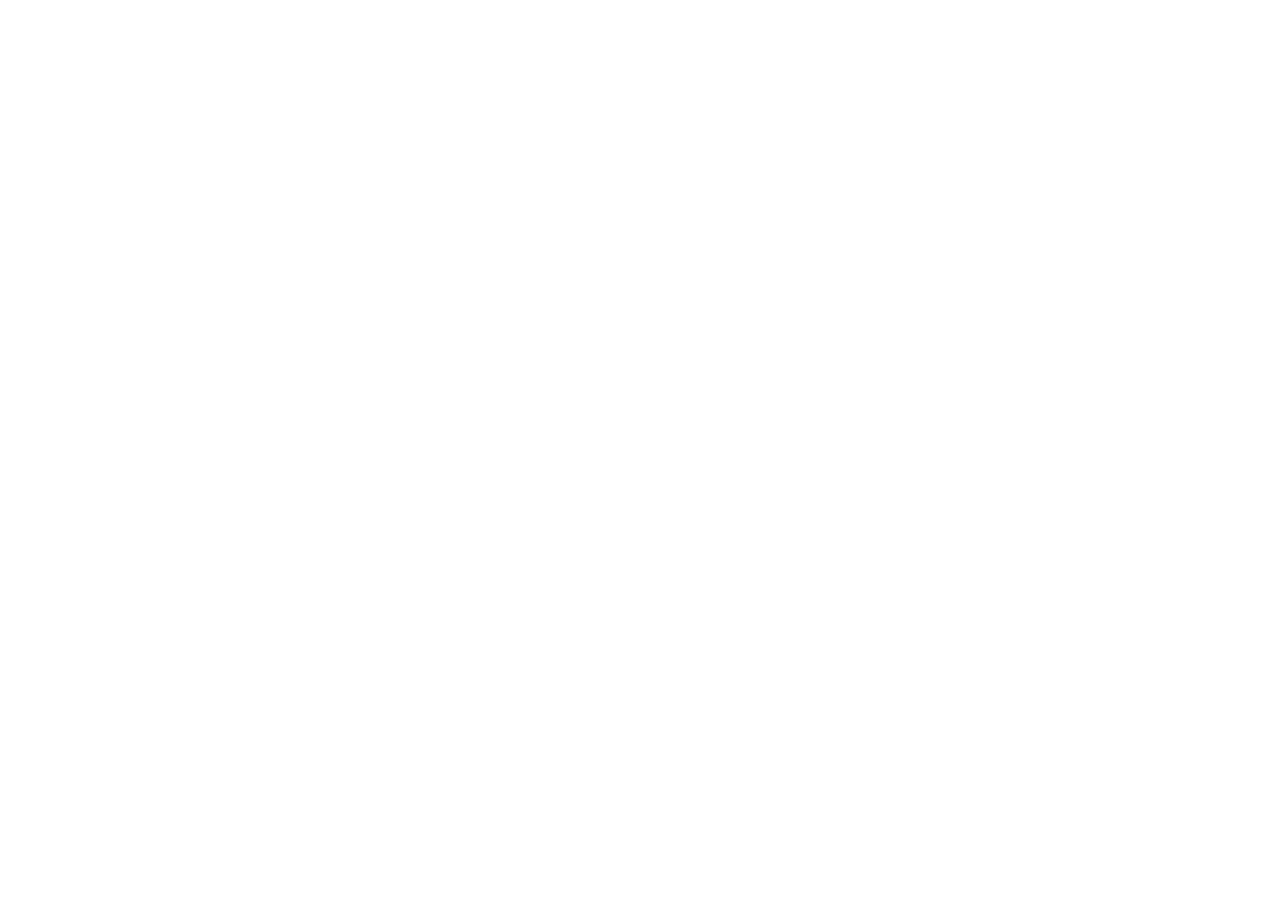
==== docs/index.html @ 43698322 "Update index.html" ====
<!DOCTYPE html>
<html lang="en">
<head>
    <!-- Meta -->
    <meta charset="utf-8">
    <meta http-equiv="X-UA-Compatible" content="IE=edge">
    <meta name="viewport" content="width=device-width, initial-scale=1.0">

    <title>Jacob Von Feldt <title>
    <meta name="description"
          content="Jacob Von Feldt"/>
    <meta name="keywords"
          content="Jacob Von Feldt, Analytics, Python, Data, Finance"/>
    <meta name="author" content="Jacob Von Feldt"/>
    <meta name="topic" content="Data Analyst">
    <meta name="summary" content="Finance Operations Marketing Analytics">
    <meta name="abstract" content="Data Analyst">
    <meta name="subject" content="Data Analyst">
    <meta name="copyright" content="akkefa.com">
    <meta name="language" content="English">
    <meta name="robots" content="index,follow"/>
    <meta name="Classification" content="Business">
    <meta name="author" content="Jacob Von Feldt, jakevf@yahoo.com">
    <meta name="designer" content="Jacob Von Feldt">
    <meta name="reply-to" content="jakevf@yahoo.com">
    <meta name="owner" content="Jacob Von Feldt">
    <meta name="url" content="https://www.jacobvonfeldt.com">
    <meta name="identifier-URL" content="https://www.jacobvonfeldt.com">
    <meta name="category" content="Portfolio">
    <meta name="coverage" content="Worldwide">
    <meta name="distribution" content="Global">
    <meta name="rating" content="General">
    <meta name="revisit-after" content="7 days">
    <meta name="google-site-verification" content="qUsQwm1PFFg2oFLBosiP181_cRHmD6cJoAhO7_I3AHI"/>

    <!-- Global site tag (gtag.js) - Google Analytics -->
    <script async src="https://www.googletagmanager.com/gtag/js?id=UA-176062333-1"></script>
    <script>
     window.dataLayer = window.dataLayer || [];
    function gtag(){dataLayer.push(arguments);}
    gtag('js', new Date());

     gtag('config', 'UA-176062333-1');
    </script>

    <link href='https://fonts.googleapis.com/css?family=Roboto:400,500,400italic,300italic,300,500italic,700,700italic,900,900italic'
          rel='stylesheet' type='text/css'>
    <!-- Global CSS -->
    <link rel="stylesheet" href="css/bootstrap.min.css">
    <!-- Plugins CSS -->
    <link rel="stylesheet" href="css/font-awesome.css">

    <!-- Theme CSS -->
    <link id="theme-style" rel="stylesheet" href="css/styles.css">
    <!-- HTML5 shim and Respond.js for IE8 support of HTML5 elements and media queries -->
    <!--[if lt IE 9]>
    <script src="https://oss.maxcdn.com/html5shiv/3.7.2/html5shiv.min.js"></script>
    <script src="https://oss.maxcdn.com/respond/1.4.2/respond.min.js"></script>
    <![endif]-->


</head>

<body>

<header class="header">
    <div class="top-bar container-fluid">
   
        <ul class="social list-inline">
            <li class="list-inline-item"><a href="https://www.linkedin.com/in/akkefa/"><i class="fa fa-linkedin"
                                                                                          aria-hidden="true"></i></a>
            </li>
            <li class="list-inline-item"><a href="https://twitter.com/akkefa"><i class="fa fa-twitter"
                                                                                 aria-hidden="true"></i></a></li>
            <li class="list-inline-item"><a href="https://github.com/akkefa"><i class="fa fa-github-alt"
                                                                                aria-hidden="true"></i></a></li>
        </ul><!--//social-->
    </div><!--//top-bar-->

    <div class="intro">
        <div class="container text-center">
            <img class="profile-image" src="images/profile-image.png" alt="">
            <h1 class="name">IKram Ali</h1>
            <div class="title">Principal Software Engineer | Data Scientist | Python Developer</div>
            <div class="profile">
                <p>
                    A machine learning practitioner and an avid learner with professional experience
                    in managing Python, PHP, Javascript projects and excellent (Machine learning /
                    Deep learning) skills.
                <p/>
                <p>
                    7 years of work experience in the software development field, building projects for the
                    web and IoT platforms, using different programming tools like Python, PHP, JavaScript,Java, HTML &
                    CSS.
                </p>
                <p>
                    I'm currently working as senior Data Scientist at Kayak.
                    <br>
                    <br><b>Programming Languages</b><br> I have extensive experience utilizing Python for the
                    development of
                    NLP and vision applications and also working with PHP, Java and the Javascript environment for
                    developing web applications.

                    <br><br><b>Deep learning / Machine learning</b><br> Excellent knowledge of segmentation, clustering
                    and
                    symmetry detection algorithms for
                    detecting structure in images. I have used the OpenCV library extensively in my research.

                    <br><br><b>Scripting Languages</b><br> Industry experience using scripting languages such as Python,
                    PHP, Java Script and CSS/HTML for the development of web applications. I have also utilized several
                    web frameworks that are based on the Model View Controller (MVC) paradigm, including Django, Laravel
                    as well as company in-house frameworks.

                    <br><br><b>Database</b><br> I have industry experience in designing and optimizing large relational
                    databases
                    built
                    on popular technologies, including MySQL.

                    <br><br><b>Low Level and Systems Programming</b> <br>I enjoy low level programming and I’m familiar
                    with Win32
                    API.
                    I have also utilized several micro-controllers in hobby projects and have experience programming
                    them to interface with each other.

                    <br><br><b>Specialties</b><br> Python, PHP, Javascript Computer Graphics, Computer Vision, Natural
                    language
                    processing, Mathematics, Web development
                </p>
            </div><!--//profile-->
        </div><!--//container-->
    </div><!--//intro-->

    <div class="page-nav-space-holder d-none d-md-block">
        <div id="page-nav-wrapper" class="page-nav-wrapper text-center">
            <div class="container">
                <ul id="page-nav" class="nav page-nav list-inline">
                    <li class="nav-item"><a class="scrollto nav-link" href="#experiences-section">Experiences</a></li>
                    <li class="nav-item"><a class="scrollto nav-link" href="#skills-section">Skills</a></li>
                    <li class="nav-item"><a class="scrollto nav-link" href="#education-section">Education</a></li>
                    <li class="nav-item"><a class="scrollto nav-link" href="#testimonials-section">Testimonials</a></li>
                    <li class="nav-item"><a class="scrollto nav-link" href="#portfolio-section">Portfolio</a></li>
                    <li class="nav-item"><a class="scrollto nav-link" href="#books-section">Books</a></li>
                    <li class="nav-item"><a class="scrollto nav-link" href="#contact-section">Contact</a></li>
                </ul><!--//page-nav-->
            </div>
        </div><!--//page-nav-wrapper-->
    </div>

</header><!--//header-->

<div class="wrapper container">


    <section id="experiences-section" class="experiences-section section">
        <h2 class="section-title">Work Experiences</h2>
        <div class="timeline">

            <!--Kayak-->
            <div class="item">
                <div class="work-place">
                    <h3 class="place">Kayak.com
                        <small>(Team Lead)</small>
                    </h3>
                    <div class="location"><i class="fa fa-map-marker" aria-hidden="true"></i>Lahore, Pakistan</div>
                </div>
                <div class="job-meta">
                    <div class="title">Data Scientist</div>
                    <div class="time">2017 - Present</div>
                </div><!--//job-meta-->
                <div class="job-desc">
                    <p><b>Technologies:</b><br/>
                        Python, Tensorflow, Keras, Scikit-learn, pandas, spacy, Numpy, NLP, Deep learning, Machine
                        learning,
                        Flask</p>
                    <p>
                        <b>Responsibilities:</b><br/>
                        Employ machine learning algorithms and generating training data.<br>
                        Developed CNN based model for text classification using Tensorflow.<br>
                        Developed RNN, BILSTM based models for NER detection and Text
                        classification using Tensorflow.<br>
                        Generate words embedding using word2vec, fasttext and glove models.<br>
                        Develop App architecture and provide technical guidance to the team.<br>
                        Optimizing the performance bottlenecks using multi-processing.<br>
                        Generate training data from scratch using advance regexes.<br>
                        Develop App architecture and provide technical guidance to the team.<br>
                        Detecting and optimizing the performance bottlenecks.<br>
                        Responsible for full release cycle of the project.<br>
                        Develop the pipelines to enable ML models training on multiple machines and make real time
                        predictions.<br>
                        Responsible for the code deployment on the staging and Production environment on AWS
                        Services.<br>
                        Parsing trip emails for extracting the entities using NLP / machine learning.<br>
                        Developed CNN classification models in tensorflow for NLP problem.<br>
                        Building and managing new features and integrations with third-party services.<br>
                        Machine learning models deployment using flask and docker.<br>
                        Peer code reviews.<br>

                    </p>
                </div><!--//job-desc-->
            </div><!--//Kayak-->

            <!--Lola -->
            <div class="item">
                <div class="work-place">
                    <h3 class="place">Lola.com
                        <small>(Team Lead)</small>
                    </h3>
                    <div class="location"><i class="fa fa-map-marker" aria-hidden="true"></i>Lahore, Pakistan</div>
                </div>
                <div class="job-meta">
                    <div class="title">Data Scientist</div>
                    <div class="time">2016 - 2017</div>
                </div><!--//job-meta-->
                <div class="job-desc">
                    <p><b>Technologies:</b><br/>
                        Python, Tensorflow, Pandas, Flask, Pytest, Pandas,</p>

                    <p>
                        <b>Responsibilities:</b><br/>
                        Developed a natural language multi-turn interactive bot, to be hosted within a distributed
                        Flask-based python web service.
                        The bot service is conversational context and disambiguate references, allowing for multi-turn
                        interactions.<br>
                        Responsible for the code deployment on the staging and Production environment on AWS
                        Services.<br>
                        Peer code reviews.<br>

                    </p>
                </div><!--//job-desc-->
            </div><!--//lola-->

            <div class="item">
                <div class="work-place">
                    <h3 class="place">Arbisoft
                        <small>(Machine learning Engineer / Team Lead)</small>
                    </h3>
                    <div class="location"><i class="fa fa-map-marker" aria-hidden="true"></i>Lahore, Pakistan</div>
                </div>
                <div class="job-meta">
                    <div class="title">Principal Software Engineer</div>
                    <div class="time">2015 - Present</div>
                </div><!--//job-meta-->
                <div class="job-desc">
                    <p><b>Technologies:</b><br/>
                        Tensorflow, Keras, Scikit-learn, pandas, spacy, Numpy, NLP, Deep learning, Machine learning,
                        Flask</p>
                    <p><b>Client:</b> <a target="_blank" href="https://www.kayak.com">Kayak</a>,
                        <a target="_blank" href="https://www.lola.com">Lola travel</a>,
                        <a target="_blank" href="https://travellianceinc.com/">Travelliance</a>
                    </p>

                    <p>
                        <b>Responsibilities:</b><br/>
                        Developed a natural language multi-turn interactive bot, to be hosted within a distributed
                        Flask-based python web service. The bot service is conversational context and disambiguate
                        references, allowing for multi-turn interactions.<br>

                        Parsing trips emails for extracting the entities using NLP / machine learning.
                        <br>

                        Developed text classification models in tensorflow for NLP problem.<br>
                        Developed the CCN models in tensorflow for text classification problem.<br>
                        Developed the CCN models in tensorflow for image classification problem.<br>

                        Building and managing new features and integrations with third party services.<br>
                        Responsible for the code deployment on the staging and Production environment on AWS
                        Services.<br>

                        Responsible for full release cycle of the project.<br>

                        Responsible for the code deployment on the staging and Production environment on AWS
                        Services.<br>

                        Detecting and optimizing the performance bottlenecks and provide technical guidance to the team.
                        <br>

                        Peer code reviews.<br>

                        Machine learning Engineer.<br>

                        Team lead.<br>


                    </p>
                </div><!--//job-desc-->
            </div><!--//item-->

            <div class="item">
                <div class="work-place">
                    <h3 class="place">Red Signal</h3>
                    <div class="location"><i class="fa fa-map-marker" aria-hidden="true"></i>Lahore, Pakistan</div>
                </div>
                <div class="job-meta">
                    <div class="title">Senior Software Engineer</div>
                    <div class="time">2014 - 2015</div>
                </div><!--//job-meta-->
                <div class="job-desc">
                    <p><b>Technologies:</b><br/>
                        Django, Android, Laravel, Angularjs, Python, Java, PHP, Javascript</p>
                    <p>
                        <b>Responsibilities:</b><br/>
                        Developed enterprise web app with AngularJS, Django, ElasticSearch and Docker.<br>
                        Architecting and developing web applications in Flask and AngularJS.<br>
                        Building, testing and documenting RESTful APIs.<br>
                        Developed the Android blog app using RESTful API in java.<br>
                        Developed caching engine using Redis.io.<br>
                        Used celery for managing and scheduling background tasks.<br>
                        Developed CI(Travis ci) pipelines for automatic deployments.<br>
                        Used Pytest and Pylint for code testing and pep standardization.<br>
                        Used Docker for developing micros services.<br>
                        Used Docker swarm for sever load balancing.<br>
                        Responsible for the code deployment on the staging and Production
                        environment on AWS Services.<br>
                        Responsible for coming up with user stories and leading technical meetings in
                        the company.<br>
                        -Client communication.
                    </p>
                </div><!--//job-desc-->
            </div><!--//item-->

            <div class="item">
                <div class="work-place">
                    <h3 class="place">Cranberry Digital Marketing</h3>
                    <div class="location"><i class="fa fa-map-marker" aria-hidden="true"></i>Lahore, Pakistan</div>
                </div>
                <div class="job-meta">
                    <div class="title">Software Engineer</div>
                    <div class="time">2012 - 2014</div>
                </div><!--//job-meta-->
                <div class="job-desc">
                    <p><b>Technologies:</b><br/>
                        Laravel, Zend Framework, Magento, Wordpress, Joomla, woo-commerce, Jquery, PHP, Html,
                        Javascript</p>
                    <p>
                        <b>Responsibilities:</b><br/>
                        Developed scalable systems with Laravel and codeigniter frameworks.<br>
                        Developed the E-commerce solutions in Magneto.<br>
                        Provide the customized CMS solution in PHP.<br>
                        Blog base CMS in WordPress and Joomla.<br>
                        Developed single page application Used AngularJS and jQuery.<br>
                        Developed Jquery plugins for custom requirements.<br>
                        Used MySQL for data.<br>
                        Leveraged the open source modules i.e. Mailchimp for mailing service and
                        stripe for building payment system.

                    </p>
                </div><!--//job-desc-->
            </div><!--//item-->

        </div><!--//timeline-->

    </section><!--//section-->

    <section id="skills-section" class="skills-section section text-center">
        <h2 class="section-title">Professional Skills</h2>
        <div class="top-skills">
            <h3 class="subtitle">Top Skills</h3>
            <div class="row">
                <div class="item col-12 col-md-4">
                    <div class="item-inner">
                        <div class="chart-easy-pie text-center">
                            <div class="chart-theme-1 chart" data-percent="98"><span>100</span>%</div>
                        </div>
                        <h4 class="skill-name">Python / Django</h4>
                        <div class="level">Expert, 7 years</div>
                        <div class="desc">

                        </div>
                    </div><!--//item-inner-->
                </div><!--//item-->
                <div class="item col-12 col-md-4">
                    <div class="item-inner">
                        <div class="chart-easy-pie text-center">
                            <div class="chart-theme-1 chart" data-percent="90"><span>90</span>%</div>
                        </div>
                        <h4 class="skill-name">Tensorflow / Keras</h4>
                        <div class="level">Senior, 3 years</div>
                        <div class="desc">
                        </div>
                    </div><!--//item-inner-->
                </div><!--//item-->
                <div class="item col-12 col-md-4">
                    <div class="item-inner">
                        <div class="chart-easy-pie text-center">
                            <div class="chart-theme-1 chart" data-percent="80"><span>80</span>%</div>
                        </div>
                        <h4 class="skill-name">Machine learning / Deep learning</h4>
                        <div class="level">Senior, 3 years</div>
                        <div class="desc">

                        </div>
                    </div><!--//item-inner-->
                </div><!--//item-->
            </div><!--//row-->
        </div><!--//top-skills-->

        <div class="other-skills">
            <h3 class="subtitle">Other Skills</h3>
            <div class="misc-skills">
                <span class="skill-tag">Tensorflow</span>
                <span class="skill-tag">Keras</span>
                <span class="skill-tag">Flask</span>
                <span class="skill-tag">Docker</span>
                <span class="skill-tag">Scikit-learn</span>
                <span class="skill-tag">spacy</span>
                <span class="skill-tag">pandas</span>
                <span class="skill-tag">NLP</span>
                <span class="skill-tag">Word2Vec</span>
                <span class="skill-tag">Glove</span>
                <span class="skill-tag">Git</span>
                <br>
                <span class="skill-tag">Pytest</span>
                <span class="skill-tag">AWS</span>
                <span class="skill-tag">Mysql</span>
                <span class="skill-tag">Javascript</span>
                <span class="skill-tag">Twitter Bootstrap</span>
                <span class="skill-tag">Markdown</span>
                <span class="skill-tag">Laravel</span>
                <span class="skill-tag">React</span>
            </div>
        </div><!--//other-skills-->

    </section><!--//skills-section-->

    <!--- Education Section --->

    <section id="education-section" class="education-section section">
        <h2 class="section-title">Education & Certification</h2>
        <div class="row">

            <!--item-->
            <div class="item col-12 col-md-6">

                <div class="item-inner">
                    <div class="title">BS Computer Science</div>
                    <div class="sub-title">
                        The Virtual University of Pakistan
                    </div>
                    <div class="time">2009 - 2013</div>
                    <div class="desc">
                        Computing includes developing software systems for a wide range of purposes.<br>

                        10% of my programming knowledge comes from the University, and 90% comes from Internet, books
                        and work experiences.
                    </div>
                </div>

            </div><!--//item-->


            <!--item-->
            <div class="item col-12 col-md-6">

                <div class="item-inner">
                    <div class="title">Deep Learning specialization</div>
                    <div class="sub-title">
                        coursera.org , deeplearning.ai
                    </div><!--//education-body-->
                    <div class="time">2017 - 2018</div>
                    <div class="desc">
                        <b>Deep Learning Specialization</b> <a target="_blank"
                                                               href="https://www.coursera.org/account/accomplishments/specialization/7TRBVG7U5M3A">
                        Certificate link
                    </a>
                        <br/>
                        <b>Neural Networks and Deep Learning</b> <a target="_blank"
                                                                    href="https://www.coursera.org/account/accomplishments/verify/RBTEP9TQYSP7">
                        Certificate link
                    </a>
                        <br/>
                        <b>Hyperparameter tuning, Regularization and Optimization</b> <a target="_blank"
                                                                                         href="https://www.coursera.org/account/accomplishments/verify/J489QXFNWCGY">
                        Certificate link
                    </a>
                        <br/>
                        <b>Structuring Machine Learning Projects</b> <a target="_blank"
                                                                        href="https://www.coursera.org/account/accomplishments/verify/2P9S899DLCTD">
                        Certificate link
                    </a>
                        <br/>
                        <b>Convolutional Neural Networks</b> <a target="_blank"
                                                                href="https://www.coursera.org/account/accomplishments/verify/8SPU878F5G7S">
                        Certificate link
                    </a>
                        <br/>

                        <b>Sequence Models</b> <a target="_blank"
                                                  href="https://www.coursera.org/account/accomplishments/verify/D7HJW3VLCVJ6">
                        Certificate link
                    </a>
                        <br/>

                    </div>
                </div>

            </div><!--//item-->

        </div><!--//row-->
    </section><!--//section-->
    <!---End Education Section --->


    <section id="testimonials-section" class="testimonials-section section">
        <h2 class="section-title">Testimonials</h2>

        <div id="testimonials-carousel" class="testimonials-carousel carousel slide" data-interval="8000">

            <!-- Indicators -->
            <ol class="carousel-indicators">
                <li data-target="#testimonials-carousel" data-slide-to="0" class="active"></li>
                <li data-target="#testimonials-carousel" data-slide-to="1"></li>
            </ol>

            <!-- Wrapper for slides -->
            <div class="carousel-inner">
                <div class="item carousel-item active">
                    <blockquote class="quote">
                        <i class="fa fa-quote-left"></i>
                        <p>It’s not often you find someone as passionate about their work as Ikram. I’ve been working on
                            several projects with Ikam, and he’s always been going above and beyond to better meet any
                            expectations. System Management and quality analysis have been a breeze with Ikram, he’s
                            always coming to the table with great ideas for improving on existing processes. Ikram would
                            be a great asset to any team.</p>
                    </blockquote>
                    <div class="source">
                        <div class="name">Alex Thomas</div>
                        <div class="position">Product Manager, Travelliance</div>
                    </div><!--//source-->

                </div><!--//item-->
                <div class="item carousel-item">
                    <blockquote class="quote">
                        <p><i class="fa fa-quote-left"></i>
                            This is my personal recommendation for Ikram Ali. Until just recently, I have been Ikram's
                            team lead for several months. I found him to be consistently pleasant, tackling all
                            assignments with dedication and a smile. His interpersonal skills are exemplary and
                            appreciated by everyone who works with him.

                            Besides being a joy to work with, Ikram is a take-charge person who is able to present
                            creative ideas and communicate the benefits. He has proven that he can be trusted to deliver
                            a completed project on schedule and within budget.

                            I highly recommend Ikram for employment. He is a team player and would make a great asset to
                            any organization.</p>

                    </blockquote>
                    <div class="source">
                        <div class="name">Muzzammil Hussain</div>
                        <div class="position">Principal Software Engineer, Arbisoft</div>
                    </div><!--//source-->

                </div><!--//item-->

            </div><!--//carousel-inner-->
        </div><!--//testimonials-carousel-->

    </section><!--//section-->


    <!-- Portfolio Section start here -->

    <section id="portfolio-section" class="book-section section">
        <h2 class="section-title">Portfolio</h2>
        <div class="row">

            <!--item-->
            <div class="item col-12 col-md-6">
                <div class="item-inner">

                    <h3 class="category">Open Source Contribution</h3>
                    <ul>
                        <li>
                            Natural language processing library for Urdu
                            <a href="https://github.com/urduhack" target="_blank">(UrduHack)</a>
                            <a class="github-button" href="https://github.com/urduhack/urduhack"
                               data-show-count="true" aria-label="Star urduhack/urduhack on GitHub">Star</a>
                        </li>
                        <li>
                            Implementation the OAuth protocol
                            <a href="https://github.com/akkefa/php-oauth-api" target="_blank">(php-oauth-api)</a>
                            <a class="github-button" href="https://github.com/akkefa/php-oauth-api"
                               data-show-count="true" aria-label="Star akkefa/php-oauth-api on GitHub">Star</a>
                        </li>
                        <li>
                            Complete setup with tutorial for deploying Django project on docker setup.
                            <a href="https://github.com/akkefa/django-docker-setup" target="_blank">(django-docker-setup)</a>
                            <a class="github-button" href="https://github.com/akkefa/django-docker-setup"
                               data-show-count="true" aria-label="Star akkefa/django-docker-setup on GitHub">Star</a>
                        </li>
                        <li>
                            Single page developer portfolio template.
                            <a href="https://github.com/akkefa/developer-portfolio" target="_blank">(developer-portfolio)</a>
                            <a class="github-button" href="https://github.com/akkefa/developer-portfolio"
                               data-show-count="true" aria-label="Star akkefa/developer-portfolio on GitHub">Star</a>
                        </li>
                        <li>
                            Docker environment for building deep learning applications.
                            <a href="https://github.com/akkefa/docker-deep-learning-libraries" target="_blank">(docker-deep-learning-libraries)</a>
                            <a class="github-button" href="https://github.com/akkefa/docker-deep-learning-libraries"
                               data-show-count="true" aria-label="Star akkefa/docker-deep-learning-libraries on GitHub">Star</a>
                        </li>
                    </ul>
                </div><!--//item-inner-->
            </div><!--//item-->


            <!--item-->
            <div class="item col-12 col-md-6">
                <div class="item-inner">

                    <h3 class="category">Clients</h3>
                    <ul>
                        <li>
                            Search hundreds of travel sites at once.
                            <a href="https://www.kayak.com/" target="_blank">kayak.com</a>
                        </li>
                        <li>
                            Super-simple corporate travel.
                            <a href="https://www.lola.com/" target="_blank">lola.com</a>
                        </li>
                        <li>
                            Wherever and whenever your people arrive, they’ll find their rooms waiting.
                            <a href="https://travellianceinc.com/" target="_blank">travellianceinc.com</a>
                        </li>
                        <li>
                            BEST TEA SELLERS IN UAE.
                            <a href="http://www.tealand.ae/" target="_blank">tealand.ae</a>
                        </li>
                        <li>
                            Accelerate your future. Learn anytime, anywhere.
                            <a href="https://www.edx.org/" target="_blank">edx.org</a>
                        </li>

                    </ul>
                </div><!--//item-inner-->
            </div><!--//item-->

        </div><!--//row-->
    </section><!--//section-->

    <!-- //Portfolio section here -->


    <section id="books-section" class="book-section section">
        <h2 class="section-title">Favorite Books</h2>
        <div class="row">

            <!--item-->
            <div class="item col-12 col-md-6">
                <div class="item-inner">

                    <h3 class="category">Programming Books</h3>
                    <div class="book-category">Machine Learning / Deep Learning</div>
                    <ul>
                        <li>
                            The Elements of Statistical Learning (Hastie, Trevor, Tibshirani, Robert,
                            Friedman, Jerome)
                        </li>
                        <li>
                            Introduction to information retrieval (Christopher D. Manning, Hinrich Schütze, and
                            Prabhakar Raghavan)
                        </li>
                        <li>
                            Pattern Recognition and Machine Learning (Christopher Bishop)
                        </li>
                        <li>
                            The Algorithm Design Manual (Steven Skiena)
                        </li>
                        <li>
                            Text Analytics with Python (Dipanjan Sarkar)
                        </li>
                        <li>
                            Grokking Algorithms (Aditya Y)
                        </li>
                        <li>
                            Mastering Python Regular Expressions (Victor Romero)
                        </li>
                    </ul>
                    <div class="book-category">Code Testing</div>
                    <ul>
                        <li>
                            Python Testing with pytest (Brian Okken)
                        </li>
                        <li>
                            Clean Code: A Handbook of Agile Software Craftsmanship (Robert C Martin)
                        </li>
                    </ul>
                </div><!--//item-inner-->
            </div><!--//item-->


            <!--item-->
            <div class="item col-12 col-md-6">
                <div class="item-inner">

                    <h3 class="category">General Works</h3>
                    <div class="book-category">Productivity</div>
                    <ul>
                        <li>
                            Getting Things Done: The Art of Stress-free Productivity (David Allen)
                        </li>
                        <li>
                            The Compound Effect (Darren Hardy)
                        </li>
                        <li>
                            First Things First (R. Stephen Covey)
                        </li>
                        <li>
                            Eat that Frog (Brian Tracy)
                        </li>
                        <li>
                            Deep Work: Rules for Focused Success in a Distracted World (Cal Newport)
                        </li>
                        <li>
                            Vision to Reality: How Short Term Massive Action Equals Long Term Maximum Results (Honoree
                            Corder)
                        </li>
                        <li>
                            23 Anti-Procrastination Habits: How to Stop Being Lazy and Get Results in Your Life (S. J.
                            Scott)
                        </li>
                        <li>
                            The Miracle Morning: The Not-So-Obvious Secret Guaranteed to Transform Your Life Before 8AM
                            (Hal Elrod)
                        </li>

                    </ul>
                    <div class="book-category">Sufism</div>
                    <ul>
                        <li>
                            Sufi Path of Love: The Spiritual Teachings of Rumi (William C. Chittick)
                        </li>

                    </ul>

                    <div class="book-category">Biography</div>
                    <ul>
                        <li>
                            Steve Jobs (Walter Isaacson)
                        </li>

                    </ul>

                    <div class="book-category">Self help</div>
                    <ul>
                        <li>
                            Start With Why (Simon Sinek)
                        </li>
                        <li>
                            Outliers (Malcolm Gladwell)
                        </li>
                        <li>
                            The One Thing (Gary Keller)
                        </li>
                    </ul>

                </div><!--//item-inner-->
            </div><!--//item-->

        </div><!--//row-->
    </section><!--//section-->

    <!-- Contact us -->
    <section id="contact-section" class="contact-section section">
        <h2 class="section-title">Get in Touch</h2>
        <div class="intro">
            <img class="profile-image" src="images/profile-image.png" alt="">
            <div class="dialog">
                <p>I'm currently taking on freelance work.</p>
                <p><strong>I can help with the following:</strong></p>
                <ul class="list-unstyled service-list">
                    <li><i class="fa fa-check" aria-hidden="true"></i> App development with Python / Django, Flask and
                        PHP / Laravel
                    </li>
                    <li><i class="fa fa-check" aria-hidden="true"></i> Machine learning / Deep learning solutions in
                        Tensorflow / Keras
                    </li>
                    <li><i class="fa fa-check" aria-hidden="true"></i> NLP Chatbot Development</li>
                </ul>
                <p>Drop me a line at <a href="mailto:mrikram1989@gmail.com">mrikram1989@gmail.com</a> or call me at <a
                        href="tel:923320453648">92 3320 453648</a></p>
                <ul class="social list-inline">
                    <li class="list-inline-item"><a href="https://www.linkedin.com/in/akkefa/"><i class="fa fa-linkedin"
                                                                                                  aria-hidden="true"></i></a>
                    </li>
                    <li class="list-inline-item"><a href="https://twitter.com/akkefa"><i class="fa fa-twitter"
                                                                                         aria-hidden="true"></i></a>
                    </li>
                    <li class="list-inline-item"><a href="https://plus.google.com/+ikramalirao"><i
                            class="fa fa-google-plus" aria-hidden="true"></i></a>
                    </li>
                    <li class="list-inline-item"><a href="https://github.com/akkefa"><i class="fa fa-github-alt"
                                                                                        aria-hidden="true"></i></a>
                    </li>
                </ul><!--//social-->
            </div><!--//diaplog-->
        </div><!--//intro-->

    </section><!--//section-->

</div><!--//wrapper-->

<footer class="footer text-center">
    <div class="container">
        <small class="copyright">Akkefa.com</small>
    </div><!--//container-->
</footer>

<!-- Javascript -->
<script type="text/javascript" src="js/jquery-3.2.1.min.js"></script>
<script type="text/javascript" src="js/popper.min.js"></script>
<script type="text/javascript" src="js/bootstrap.min.js"></script>
<script type="text/javascript" src="js/back-to-top.js"></script>
<script type="text/javascript" src="js/jquery.scrollTo.min.js"></script>
<script type="text/javascript" src="js/jquery.easypiechart.min.js"></script>
<script type="text/javascript" src="js/imagesloaded.pkgd.min.js"></script>
<script type="text/javascript" src="js/isotope.pkgd.min.js"></script>
<!-- Place this tag in your head or just before your close body tag. -->
<script async defer src="https://buttons.github.io/buttons.js"></script>

<!-- custom js -->
<script type="text/javascript" src="js/main.js"></script>


</body>
</html>
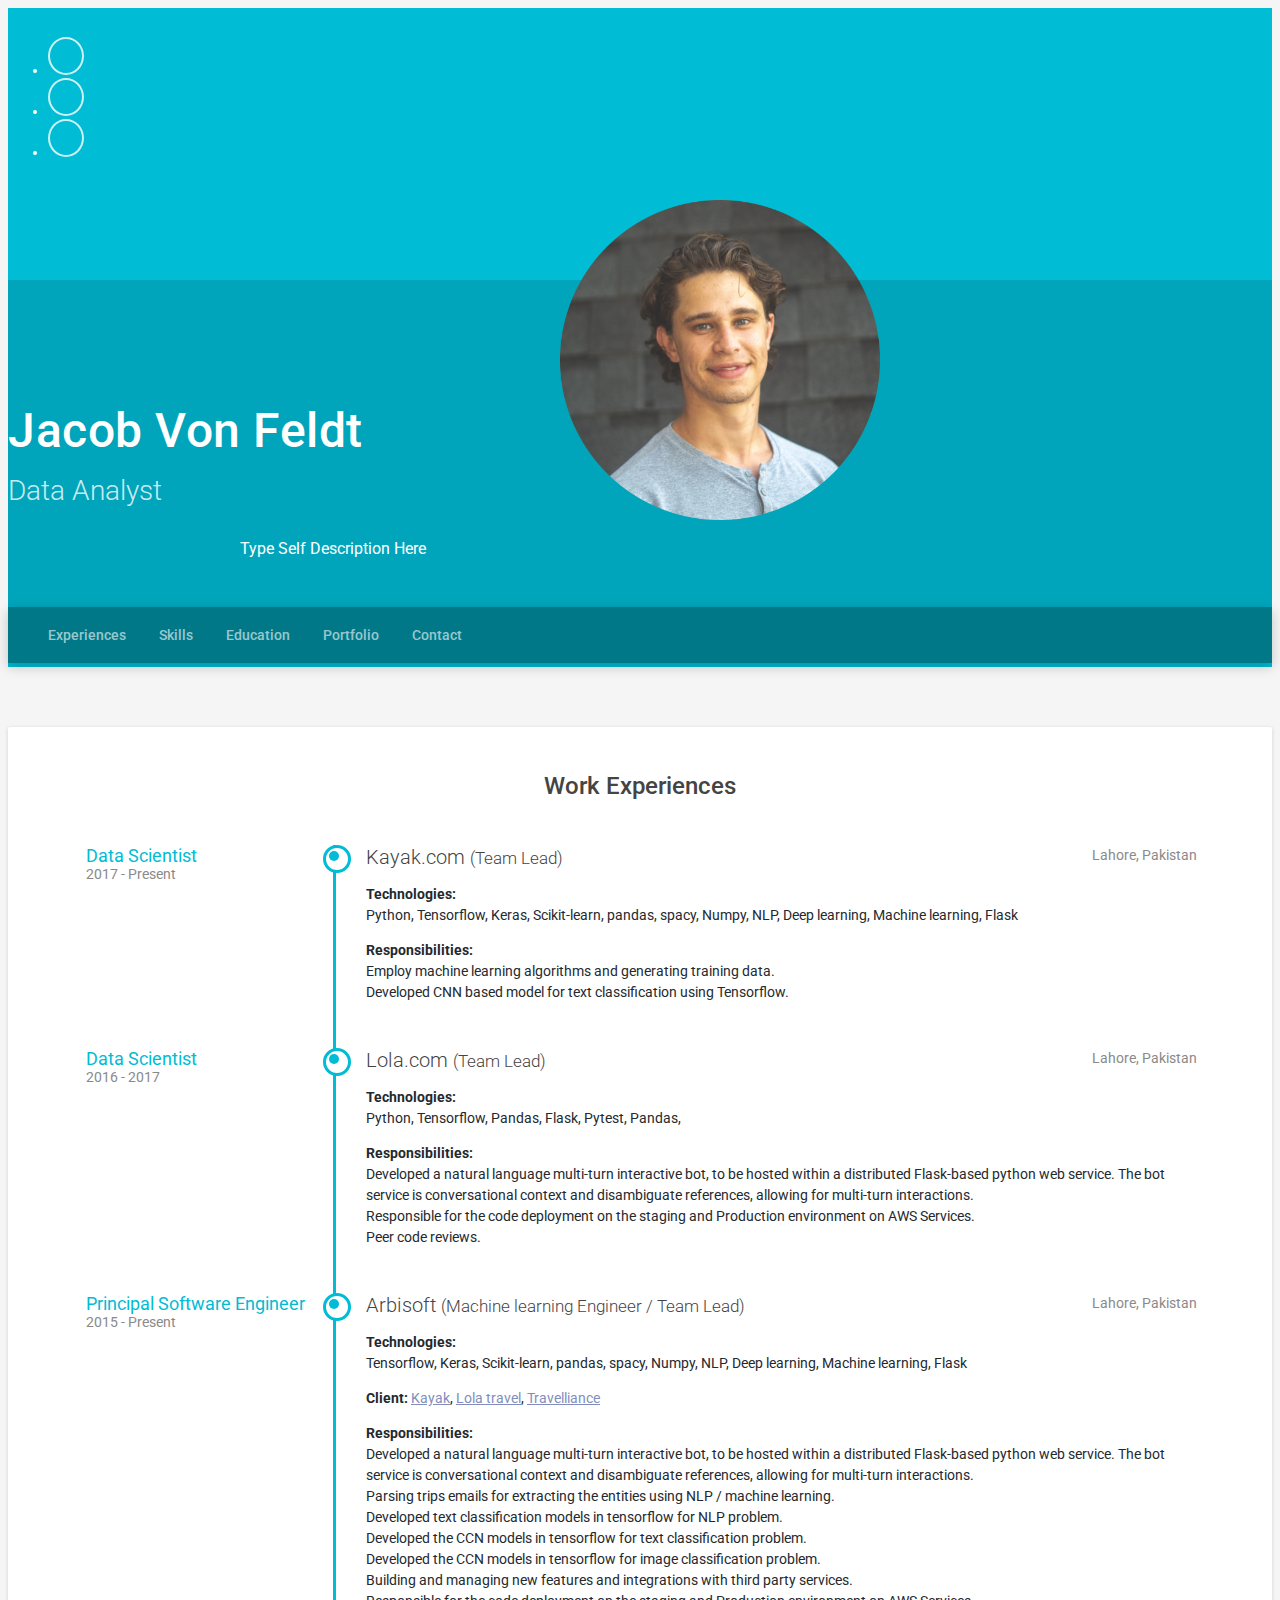
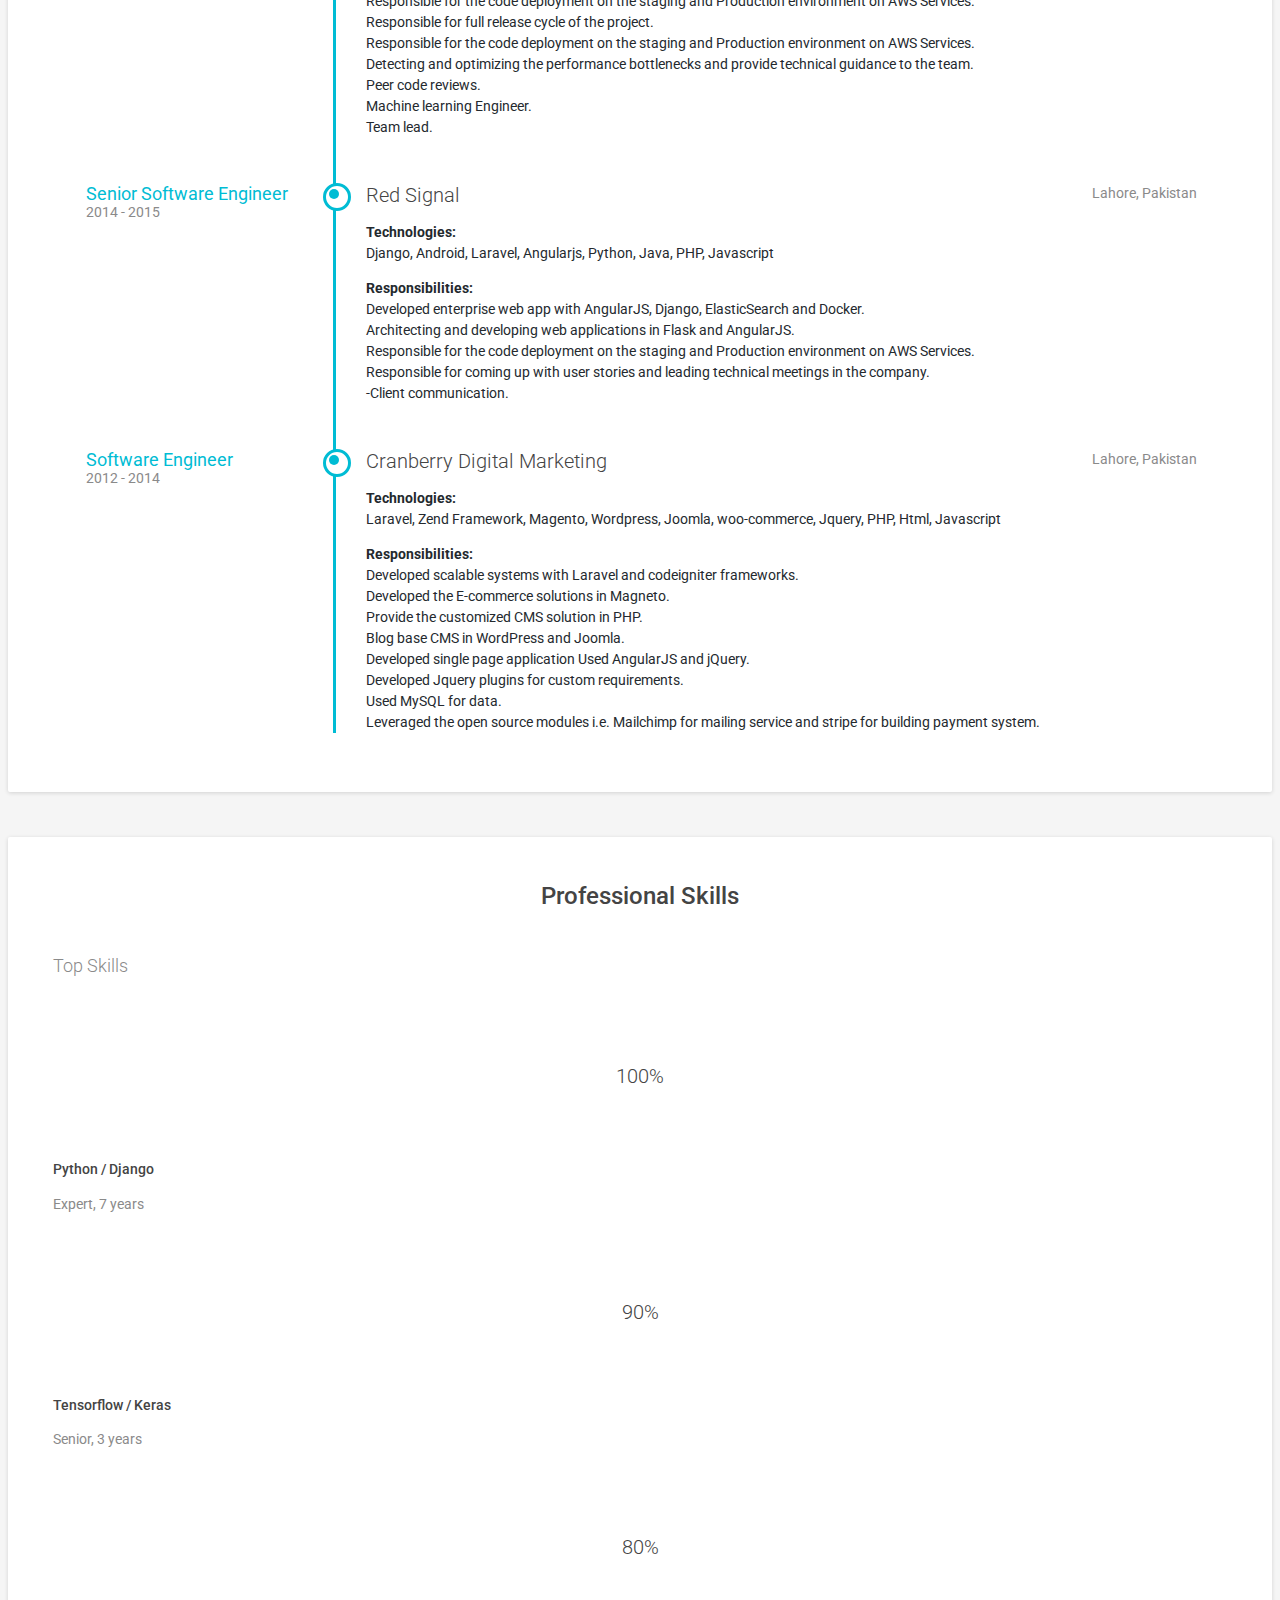
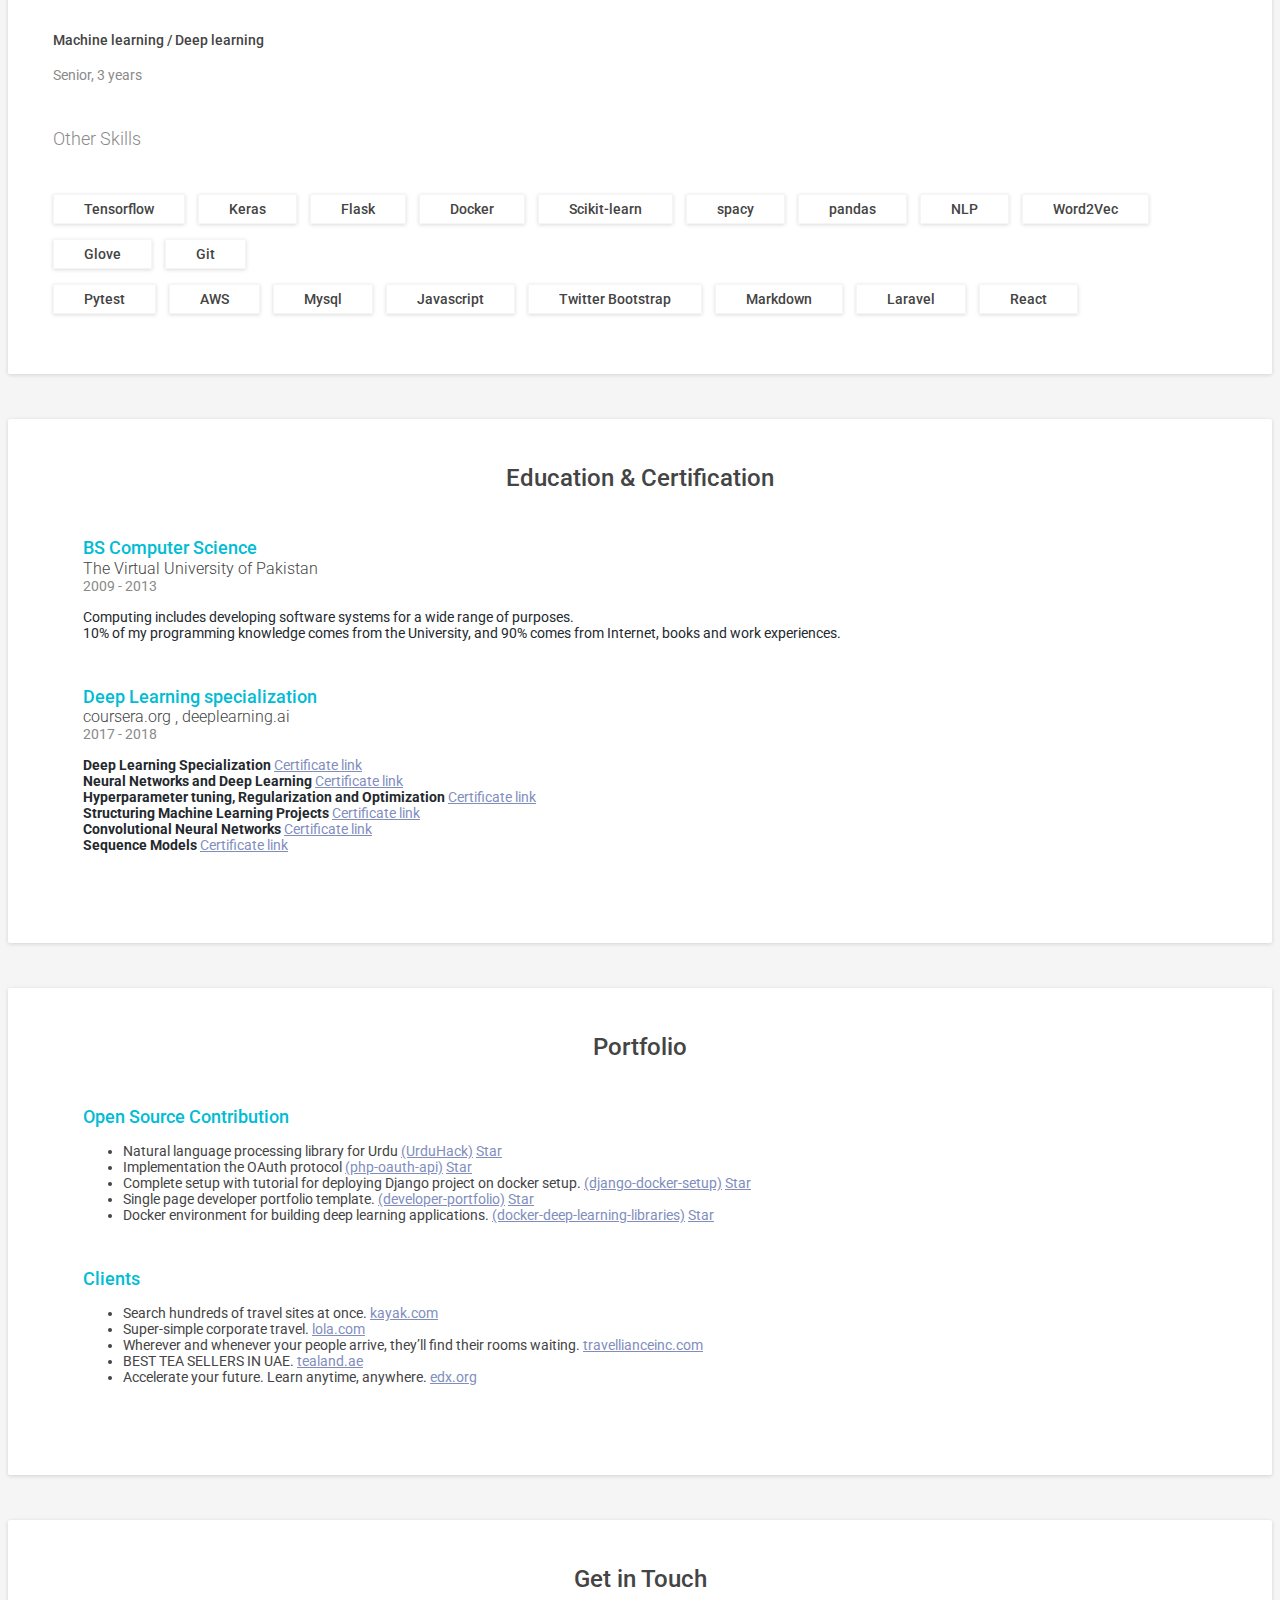
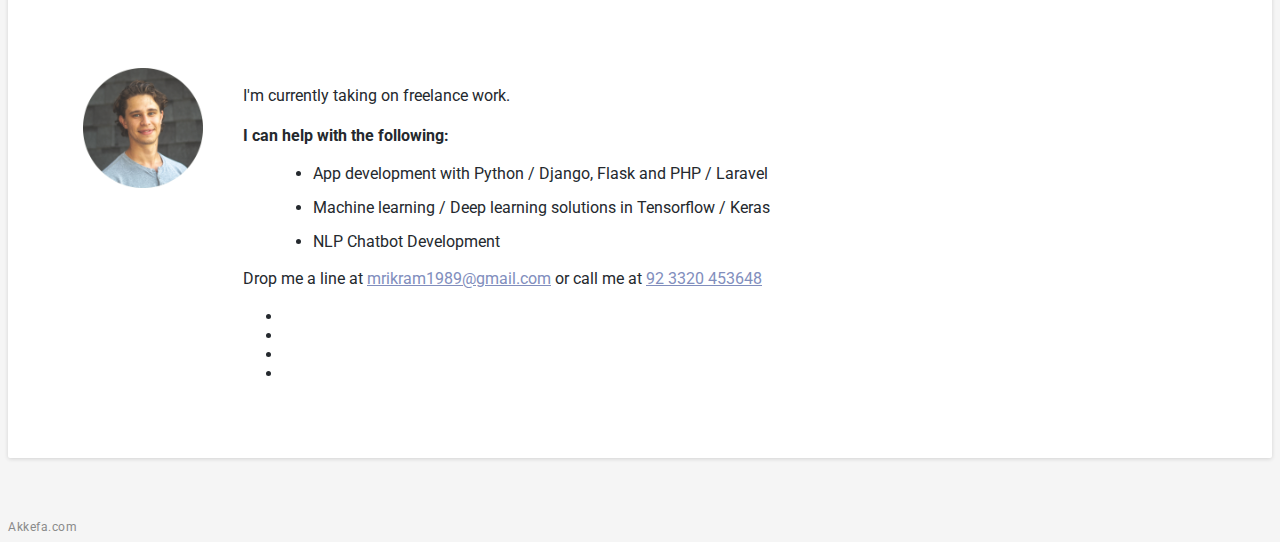
==== commit a214fc2d: "Update index.html" ====
--- a/docs/index.html
+++ b/docs/index.html
@@ -6,7 +6,7 @@
     <meta http-equiv="X-UA-Compatible" content="IE=edge">
     <meta name="viewport" content="width=device-width, initial-scale=1.0">
 
-    <title>Jacob Von Feldt <title>
+    <title>Jacob Von Feldt </title>
     <meta name="description"
           content="Jacob Von Feldt"/>
     <meta name="keywords"
@@ -67,64 +67,24 @@
     <div class="top-bar container-fluid">
    
         <ul class="social list-inline">
-            <li class="list-inline-item"><a href="https://www.linkedin.com/in/akkefa/"><i class="fa fa-linkedin"
+            <li class="list-inline-item"><a href="https://www.linkedin.com/in/jvonfeldt/"><i class="fa fa-linkedin"
                                                                                           aria-hidden="true"></i></a>
             </li>
-            <li class="list-inline-item"><a href="https://twitter.com/akkefa"><i class="fa fa-twitter"
+            <li class="list-inline-item"><a href="https://twitter.com/JakeVF"><i class="fa fa-twitter"
                                                                                  aria-hidden="true"></i></a></li>
-            <li class="list-inline-item"><a href="https://github.com/akkefa"><i class="fa fa-github-alt"
+            <li class="list-inline-item"><a href="https://github.com/jvonfeldt"><i class="fa fa-github-alt"
                                                                                 aria-hidden="true"></i></a></li>
         </ul><!--//social-->
     </div><!--//top-bar-->
 
     <div class="intro">
         <div class="container text-center">
-            <img class="profile-image" src="images/profile-image.png" alt="">
-            <h1 class="name">IKram Ali</h1>
-            <div class="title">Principal Software Engineer | Data Scientist | Python Developer</div>
+            <img class="profile-image" src="images/profile_photo.png" alt="">
+            <h1 class="name">Jacob Von Feldt</h1>
+            <div class="title">Data Analyst</div>
             <div class="profile">
                 <p>
-                    A machine learning practitioner and an avid learner with professional experience
-                    in managing Python, PHP, Javascript projects and excellent (Machine learning /
-                    Deep learning) skills.
-                <p/>
-                <p>
-                    7 years of work experience in the software development field, building projects for the
-                    web and IoT platforms, using different programming tools like Python, PHP, JavaScript,Java, HTML &
-                    CSS.
-                </p>
-                <p>
-                    I'm currently working as senior Data Scientist at Kayak.
-                    <br>
-                    <br><b>Programming Languages</b><br> I have extensive experience utilizing Python for the
-                    development of
-                    NLP and vision applications and also working with PHP, Java and the Javascript environment for
-                    developing web applications.
-
-                    <br><br><b>Deep learning / Machine learning</b><br> Excellent knowledge of segmentation, clustering
-                    and
-                    symmetry detection algorithms for
-                    detecting structure in images. I have used the OpenCV library extensively in my research.
-
-                    <br><br><b>Scripting Languages</b><br> Industry experience using scripting languages such as Python,
-                    PHP, Java Script and CSS/HTML for the development of web applications. I have also utilized several
-                    web frameworks that are based on the Model View Controller (MVC) paradigm, including Django, Laravel
-                    as well as company in-house frameworks.
-
-                    <br><br><b>Database</b><br> I have industry experience in designing and optimizing large relational
-                    databases
-                    built
-                    on popular technologies, including MySQL.
-
-                    <br><br><b>Low Level and Systems Programming</b> <br>I enjoy low level programming and I’m familiar
-                    with Win32
-                    API.
-                    I have also utilized several micro-controllers in hobby projects and have experience programming
-                    them to interface with each other.
-
-                    <br><br><b>Specialties</b><br> Python, PHP, Javascript Computer Graphics, Computer Vision, Natural
-                    language
-                    processing, Mathematics, Web development
+                    Type Self Description Here
                 </p>
             </div><!--//profile-->
         </div><!--//container-->
@@ -137,9 +97,7 @@
                     <li class="nav-item"><a class="scrollto nav-link" href="#experiences-section">Experiences</a></li>
                     <li class="nav-item"><a class="scrollto nav-link" href="#skills-section">Skills</a></li>
                     <li class="nav-item"><a class="scrollto nav-link" href="#education-section">Education</a></li>
-                    <li class="nav-item"><a class="scrollto nav-link" href="#testimonials-section">Testimonials</a></li>
                     <li class="nav-item"><a class="scrollto nav-link" href="#portfolio-section">Portfolio</a></li>
-                    <li class="nav-item"><a class="scrollto nav-link" href="#books-section">Books</a></li>
                     <li class="nav-item"><a class="scrollto nav-link" href="#contact-section">Contact</a></li>
                 </ul><!--//page-nav-->
             </div>
@@ -176,25 +134,6 @@
                         <b>Responsibilities:</b><br/>
                         Employ machine learning algorithms and generating training data.<br>
                         Developed CNN based model for text classification using Tensorflow.<br>
-                        Developed RNN, BILSTM based models for NER detection and Text
-                        classification using Tensorflow.<br>
-                        Generate words embedding using word2vec, fasttext and glove models.<br>
-                        Develop App architecture and provide technical guidance to the team.<br>
-                        Optimizing the performance bottlenecks using multi-processing.<br>
-                        Generate training data from scratch using advance regexes.<br>
-                        Develop App architecture and provide technical guidance to the team.<br>
-                        Detecting and optimizing the performance bottlenecks.<br>
-                        Responsible for full release cycle of the project.<br>
-                        Develop the pipelines to enable ML models training on multiple machines and make real time
-                        predictions.<br>
-                        Responsible for the code deployment on the staging and Production environment on AWS
-                        Services.<br>
-                        Parsing trip emails for extracting the entities using NLP / machine learning.<br>
-                        Developed CNN classification models in tensorflow for NLP problem.<br>
-                        Building and managing new features and integrations with third-party services.<br>
-                        Machine learning models deployment using flask and docker.<br>
-                        Peer code reviews.<br>
-
                     </p>
                 </div><!--//job-desc-->
             </div><!--//Kayak-->
@@ -301,14 +240,6 @@
                         <b>Responsibilities:</b><br/>
                         Developed enterprise web app with AngularJS, Django, ElasticSearch and Docker.<br>
                         Architecting and developing web applications in Flask and AngularJS.<br>
-                        Building, testing and documenting RESTful APIs.<br>
-                        Developed the Android blog app using RESTful API in java.<br>
-                        Developed caching engine using Redis.io.<br>
-                        Used celery for managing and scheduling background tasks.<br>
-                        Developed CI(Travis ci) pipelines for automatic deployments.<br>
-                        Used Pytest and Pylint for code testing and pep standardization.<br>
-                        Used Docker for developing micros services.<br>
-                        Used Docker swarm for sever load balancing.<br>
                         Responsible for the code deployment on the staging and Production
                         environment on AWS Services.<br>
                         Responsible for coming up with user stories and leading technical meetings in
@@ -499,64 +430,6 @@
     </section><!--//section-->
     <!---End Education Section --->
 
-
-    <section id="testimonials-section" class="testimonials-section section">
-        <h2 class="section-title">Testimonials</h2>
-
-        <div id="testimonials-carousel" class="testimonials-carousel carousel slide" data-interval="8000">
-
-            <!-- Indicators -->
-            <ol class="carousel-indicators">
-                <li data-target="#testimonials-carousel" data-slide-to="0" class="active"></li>
-                <li data-target="#testimonials-carousel" data-slide-to="1"></li>
-            </ol>
-
-            <!-- Wrapper for slides -->
-            <div class="carousel-inner">
-                <div class="item carousel-item active">
-                    <blockquote class="quote">
-                        <i class="fa fa-quote-left"></i>
-                        <p>It’s not often you find someone as passionate about their work as Ikram. I’ve been working on
-                            several projects with Ikam, and he’s always been going above and beyond to better meet any
-                            expectations. System Management and quality analysis have been a breeze with Ikram, he’s
-                            always coming to the table with great ideas for improving on existing processes. Ikram would
-                            be a great asset to any team.</p>
-                    </blockquote>
-                    <div class="source">
-                        <div class="name">Alex Thomas</div>
-                        <div class="position">Product Manager, Travelliance</div>
-                    </div><!--//source-->
-
-                </div><!--//item-->
-                <div class="item carousel-item">
-                    <blockquote class="quote">
-                        <p><i class="fa fa-quote-left"></i>
-                            This is my personal recommendation for Ikram Ali. Until just recently, I have been Ikram's
-                            team lead for several months. I found him to be consistently pleasant, tackling all
-                            assignments with dedication and a smile. His interpersonal skills are exemplary and
-                            appreciated by everyone who works with him.
-
-                            Besides being a joy to work with, Ikram is a take-charge person who is able to present
-                            creative ideas and communicate the benefits. He has proven that he can be trusted to deliver
-                            a completed project on schedule and within budget.
-
-                            I highly recommend Ikram for employment. He is a team player and would make a great asset to
-                            any organization.</p>
-
-                    </blockquote>
-                    <div class="source">
-                        <div class="name">Muzzammil Hussain</div>
-                        <div class="position">Principal Software Engineer, Arbisoft</div>
-                    </div><!--//source-->
-
-                </div><!--//item-->
-
-            </div><!--//carousel-inner-->
-        </div><!--//testimonials-carousel-->
-
-    </section><!--//section-->
-
-
     <!-- Portfolio Section start here -->
 
     <section id="portfolio-section" class="book-section section">
@@ -640,131 +513,11 @@
 
     <!-- //Portfolio section here -->
 
-
-    <section id="books-section" class="book-section section">
-        <h2 class="section-title">Favorite Books</h2>
-        <div class="row">
-
-            <!--item-->
-            <div class="item col-12 col-md-6">
-                <div class="item-inner">
-
-                    <h3 class="category">Programming Books</h3>
-                    <div class="book-category">Machine Learning / Deep Learning</div>
-                    <ul>
-                        <li>
-                            The Elements of Statistical Learning (Hastie, Trevor, Tibshirani, Robert,
-                            Friedman, Jerome)
-                        </li>
-                        <li>
-                            Introduction to information retrieval (Christopher D. Manning, Hinrich Schütze, and
-                            Prabhakar Raghavan)
-                        </li>
-                        <li>
-                            Pattern Recognition and Machine Learning (Christopher Bishop)
-                        </li>
-                        <li>
-                            The Algorithm Design Manual (Steven Skiena)
-                        </li>
-                        <li>
-                            Text Analytics with Python (Dipanjan Sarkar)
-                        </li>
-                        <li>
-                            Grokking Algorithms (Aditya Y)
-                        </li>
-                        <li>
-                            Mastering Python Regular Expressions (Victor Romero)
-                        </li>
-                    </ul>
-                    <div class="book-category">Code Testing</div>
-                    <ul>
-                        <li>
-                            Python Testing with pytest (Brian Okken)
-                        </li>
-                        <li>
-                            Clean Code: A Handbook of Agile Software Craftsmanship (Robert C Martin)
-                        </li>
-                    </ul>
-                </div><!--//item-inner-->
-            </div><!--//item-->
-
-
-            <!--item-->
-            <div class="item col-12 col-md-6">
-                <div class="item-inner">
-
-                    <h3 class="category">General Works</h3>
-                    <div class="book-category">Productivity</div>
-                    <ul>
-                        <li>
-                            Getting Things Done: The Art of Stress-free Productivity (David Allen)
-                        </li>
-                        <li>
-                            The Compound Effect (Darren Hardy)
-                        </li>
-                        <li>
-                            First Things First (R. Stephen Covey)
-                        </li>
-                        <li>
-                            Eat that Frog (Brian Tracy)
-                        </li>
-                        <li>
-                            Deep Work: Rules for Focused Success in a Distracted World (Cal Newport)
-                        </li>
-                        <li>
-                            Vision to Reality: How Short Term Massive Action Equals Long Term Maximum Results (Honoree
-                            Corder)
-                        </li>
-                        <li>
-                            23 Anti-Procrastination Habits: How to Stop Being Lazy and Get Results in Your Life (S. J.
-                            Scott)
-                        </li>
-                        <li>
-                            The Miracle Morning: The Not-So-Obvious Secret Guaranteed to Transform Your Life Before 8AM
-                            (Hal Elrod)
-                        </li>
-
-                    </ul>
-                    <div class="book-category">Sufism</div>
-                    <ul>
-                        <li>
-                            Sufi Path of Love: The Spiritual Teachings of Rumi (William C. Chittick)
-                        </li>
-
-                    </ul>
-
-                    <div class="book-category">Biography</div>
-                    <ul>
-                        <li>
-                            Steve Jobs (Walter Isaacson)
-                        </li>
-
-                    </ul>
-
-                    <div class="book-category">Self help</div>
-                    <ul>
-                        <li>
-                            Start With Why (Simon Sinek)
-                        </li>
-                        <li>
-                            Outliers (Malcolm Gladwell)
-                        </li>
-                        <li>
-                            The One Thing (Gary Keller)
-                        </li>
-                    </ul>
-
-                </div><!--//item-inner-->
-            </div><!--//item-->
-
-        </div><!--//row-->
-    </section><!--//section-->
-
     <!-- Contact us -->
     <section id="contact-section" class="contact-section section">
         <h2 class="section-title">Get in Touch</h2>
         <div class="intro">
-            <img class="profile-image" src="images/profile-image.png" alt="">
+            <img class="profile-image" src="images/profile_photo.png" alt="">
             <div class="dialog">
                 <p>I'm currently taking on freelance work.</p>
                 <p><strong>I can help with the following:</strong></p>
--- a/docs/css/styles.css
+++ b/docs/css/styles.css
@@ -0,0 +1,1093 @@
+/*
+ * Template Name: Sphere - Responsive website template for CV/Resume/Portfolio
+ * Version: 2.0
+ * Author: Xiaoying Riley at 3rd Wave Media
+ * Website: http://themes.3rdwavemedia.com/
+ * Twitter: @3rdwave_themes
+*/
+/* ======= Base ======= */
+body {
+    font-family: 'Roboto', sans-serif;
+    color: #24292e;
+    background: #f5f5f5;
+    font-size: 14px;
+    -webkit-font-smoothing: antialiased;
+    -moz-osx-font-smoothing: grayscale;
+    color: #444;
+    overflow-x: hidden;
+    position: relative;
+}
+
+h1,
+h2,
+h3,
+h4,
+h5,
+h6 {
+    font-weight: 500;
+}
+
+a {
+    color: #818EBD;
+    -webkit-transition: all 0.4s ease-in-out;
+    -moz-transition: all 0.4s ease-in-out;
+    -ms-transition: all 0.4s ease-in-out;
+    -o-transition: all 0.4s ease-in-out;
+}
+
+a:hover {
+    text-decoration: underline;
+    color: #324693;
+}
+
+a:focus {
+    text-decoration: none;
+}
+
+p {
+    line-height: 1.5;
+}
+
+.btn,
+a.btn {
+    background: #1E2A58;
+    color: #fff;
+    padding: 8px 15px;
+    -webkit-border-radius: 2px;
+    -moz-border-radius: 2px;
+    -ms-border-radius: 2px;
+    -o-border-radius: 2px;
+    border-radius: 2px;
+    -moz-background-clip: padding;
+    -webkit-background-clip: padding-box;
+    background-clip: padding-box;
+    -webkit-box-shadow: 0 2px 4px 0 rgba(0, 0, 0, 0.4);
+    -moz-box-shadow: 0 2px 4px 0 rgba(0, 0, 0, 0.4);
+    box-shadow: 0 2px 4px 0 rgba(0, 0, 0, 0.4);
+    text-transform: uppercase;
+    font-weight: 500;
+    font-size: 14px;
+}
+
+.btn:hover,
+a.btn:hover {
+    color: #fff;
+    background: #00a5bb;
+}
+
+#topcontrol {
+    -webkit-transition: all 0.4s ease-in-out;
+    -moz-transition: all 0.4s ease-in-out;
+    -ms-transition: all 0.4s ease-in-out;
+    -o-transition: all 0.4s ease-in-out;
+    background: #008fa1;
+    color: #fff;
+    text-align: center;
+    display: inline-block;
+    z-index: 30;
+    width: 36px;
+    height: 36px;
+    -webkit-border-radius: 50%;
+    -moz-border-radius: 50%;
+    -ms-border-radius: 50%;
+    -o-border-radius: 50%;
+    border-radius: 50%;
+    -moz-background-clip: padding;
+    -webkit-background-clip: padding-box;
+    background-clip: padding-box;
+    -webkit-box-shadow: 0 6px 10px 0 rgba(0, 0, 0, 0.3);
+    -moz-box-shadow: 0 6px 10px 0 rgba(0, 0, 0, 0.3);
+    box-shadow: 0 6px 10px 0 rgba(0, 0, 0, 0.3);
+}
+
+#topcontrol:hover {
+    background: #007888;
+    color: #fff;
+}
+
+#topcontrol .fa {
+    position: relative;
+    top: 3px;
+    font-size: 25px;
+    font-weight: normal;
+}
+
+.header {
+    background: #00BCD4;
+    color: #fff;
+}
+
+.header a {
+    color: #fff;
+}
+
+.header .top-bar {
+    position: relative;
+    padding-top: 15px;
+    padding-bottom: 120px;
+}
+
+.header .social {
+    margin-bottom: 0;
+}
+
+.header .social a {
+    color: rgba(255, 255, 255, 0.8);
+    display: inline-block;
+    text-align: center;
+    width: 32px;
+    height: 32px;
+    -webkit-border-radius: 50%;
+    -moz-border-radius: 50%;
+    -ms-border-radius: 50%;
+    -o-border-radius: 50%;
+    border-radius: 50%;
+    -moz-background-clip: padding;
+    -webkit-background-clip: padding-box;
+    background-clip: padding-box;
+    padding-top: 2px;
+    font-size: 16px;
+    border: 2px solid rgba(255, 255, 255, 0.8);
+}
+
+.header .social a:hover {
+    color: #fff;
+    border-color: #fff;
+}
+
+.header .actions {
+    position: absolute;
+    right: 15px;
+    top: 15px;
+}
+
+.header .actions .fa {
+    margin-right: 5px;
+}
+
+.header .actions a {
+    margin-right: 10px;
+    color: #fff;
+}
+
+.header .actions a:last-child {
+    margin-right: 0;
+}
+
+.header .profile-image {
+    position: absolute;
+    width: 320px;
+    height: 320px;
+    top: -80px;
+    margin-left: -80px;
+    left: 50%;
+}
+
+.header .name {
+    font-size: 48px;
+    margin-bottom: 15px;
+    letter-spacing: 0.5px;
+}
+
+.header .title {
+    font-size: 28px;
+    font-weight: 300;
+    color: rgba(255, 255, 255, 0.8);
+    margin-bottom: 30px;
+}
+
+.header .intro {
+    background: #00a5bb;
+    padding-top: 90px;
+    padding-bottom: 30px;
+    position: relative;
+    font-size: 16px;
+}
+
+.header .profile {
+    max-width: 800px;
+    margin: 0 auto;
+}
+
+/* Page Nav */
+.page-nav-space-holder {
+    height: 60px;
+    position: relative;
+}
+
+.page-nav-wrapper {
+    background: #007888;
+    padding-top: 20px;
+    padding-bottom: 20px;
+    position: absolute;
+    width: 100%;
+    left: 0;
+    -webkit-box-shadow: 0 4px 12px rgba(0, 0, 0, 0.2);
+    -moz-box-shadow: 0 4px 12px rgba(0, 0, 0, 0.2);
+    box-shadow: 0 4px 12px rgba(0, 0, 0, 0.2);
+}
+
+.page-nav-wrapper.fixed {
+    position: fixed;
+    top: 0;
+    left: 0;
+    width: 100%;
+    z-index: 100;
+    background: #00BCD4;
+}
+
+.page-nav-wrapper a {
+    color: rgba(255, 255, 255, 0.6);
+    text-decoration: none;
+    font-weight: 500;
+}
+
+.page-nav-wrapper .page-nav {
+    margin: 0 auto;
+    display: inline-block;
+}
+
+.page-nav-wrapper .page-nav li {
+    margin-right: 30px;
+    display: inline-block;
+    background: none;
+}
+
+.page-nav-wrapper .page-nav li:hover,
+.page-nav-wrapper .page-nav li:active {
+    background: none;
+}
+
+.page-nav-wrapper .page-nav li a {
+    color: rgba(255, 255, 255, 0.6);
+    padding: inherit;
+}
+
+.page-nav-wrapper .page-nav li a:hover {
+    color: #fff;
+}
+
+.page-nav-wrapper .page-nav li a:hover,
+.page-nav-wrapper .page-nav li a:active,
+.page-nav-wrapper .page-nav li a:focus {
+    background: none;
+}
+
+.page-nav-wrapper .page-nav li a.active {
+    color: #fff;
+    background: none;
+}
+
+.page-nav-wrapper .page-nav li:last-child {
+    margin-right: 0;
+}
+
+.wrapper {
+    padding-top: 60px;
+    padding-bottom: 60px;
+}
+
+.section {
+    -webkit-box-shadow: 0 1px 4px 0 rgba(0, 0, 0, 0.14);
+    -moz-box-shadow: 0 1px 4px 0 rgba(0, 0, 0, 0.14);
+    box-shadow: 0 1px 4px 0 rgba(0, 0, 0, 0.14);
+    padding: 45px;
+    background: #fff;
+    margin-bottom: 45px;
+    -webkit-border-radius: 2px;
+    -moz-border-radius: 2px;
+    -ms-border-radius: 2px;
+    -o-border-radius: 2px;
+    border-radius: 2px;
+    -moz-background-clip: padding;
+    -webkit-background-clip: padding-box;
+    background-clip: padding-box;
+}
+
+.section:last-child {
+    margin-bottom: 0;
+}
+
+.section-title {
+    margin-top: 0;
+    margin-bottom: 45px;
+    font-size: 24px;
+    text-align: center;
+}
+
+.timeline {
+    border-left: 3px solid #00BCD4;
+    border-bottom-right-radius: 2px;
+    border-top-right-radius: 2px;
+    position: relative;
+    padding: 0 30px;
+    margin-left: 280px;
+}
+
+.timeline .item {
+    position: relative;
+    margin-bottom: 45px;
+}
+
+.timeline .item:last-child {
+    margin-bottom: 0;
+}
+
+.timeline .item:before {
+    content: "";
+    position: absolute;
+    left: -43px;
+    top: 0;
+    display: inline-block;
+    width: 22px;
+    height: 22px;
+    -webkit-border-radius: 50%;
+    -moz-border-radius: 50%;
+    -ms-border-radius: 50%;
+    -o-border-radius: 50%;
+    border-radius: 50%;
+    -moz-background-clip: padding;
+    -webkit-background-clip: padding-box;
+    background-clip: padding-box;
+    background: #fff;
+    border: 3px solid #00BCD4;
+}
+
+.timeline .item:after {
+    content: "";
+    position: absolute;
+    left: -37px;
+    top: 6px;
+    display: inline-block;
+    width: 10px;
+    height: 10px;
+    -webkit-border-radius: 50%;
+    -moz-border-radius: 50%;
+    -ms-border-radius: 50%;
+    -o-border-radius: 50%;
+    border-radius: 50%;
+    -moz-background-clip: padding;
+    -webkit-background-clip: padding-box;
+    background-clip: padding-box;
+    background: #00BCD4;
+    z-index: 10;
+}
+
+.timeline .work-place {
+    position: relative;
+}
+
+.timeline .location {
+    position: absolute;
+    right: 0;
+    top: 2px;
+    color: #8a8a8a;
+}
+
+.timeline .location .fa {
+    margin-right: 5px;
+}
+
+.timeline .place {
+    margin-top: 0;
+    margin-bottom: 15px;
+    font-size: 20px;
+    font-weight: 300;
+}
+
+.timeline .job-meta {
+    position: absolute;
+    left: -280px;
+    top: 0;
+}
+
+.timeline .job-meta .title {
+    font-size: 18px;
+    color: #00BCD4;
+}
+
+.timeline .job-meta .time {
+    color: #8a8a8a;
+}
+
+.timeline .job-desc {
+    color: #24292e;
+}
+
+.skills-section .subtitle {
+    font-size: 18px;
+    color: #8a8a8a;
+    margin-top: 0;
+    margin-bottom: 45px;
+    font-weight: 300;
+}
+
+.skills-section .top-skills {
+
+}
+
+.skills-section .top-skills .item {
+    margin-bottom: 45px;
+}
+
+.skills-section .level {
+    color: #8a8a8a;
+    margin-bottom: 15px;
+}
+
+.skills-section .desc {
+    color: #24292e;
+}
+
+.skills-section .skill-tag {
+    -webkit-box-shadow: 0 1px 4px 0 rgba(0, 0, 0, 0.14);
+    -moz-box-shadow: 0 1px 4px 0 rgba(0, 0, 0, 0.14);
+    box-shadow: 0 1px 4px 0 rgba(0, 0, 0, 0.14);
+    padding: 6px 30px;
+    display: inline-block;
+    margin-right: 10px;
+    border: 1px solid #f5f5f5;
+    font-weight: 500;
+    margin-bottom: 15px;
+    font-size: 14px;
+}
+
+.chart-easy-pie {
+    positon: relative;
+}
+
+.chart {
+    width: 110px;
+    height: 110px;
+    vertical-align: middle;
+    position: relative;
+    margin: 0 auto;
+    text-align: center;
+    font-size: 20px;
+    font-weight: 300;
+    margin-bottom: 30px;
+}
+
+.chart span {
+    line-height: 110px;
+}
+
+.chart canvas {
+    position: absolute;
+    left: 0;
+    top: 0;
+}
+
+.testimonials-section .testimonials-carousel {
+    max-width: 800px;
+    margin: 0 auto;
+}
+
+.testimonials-section .item {
+    padding-left: 60px;
+    margin-bottom: 45px;
+}
+
+.testimonials-section .quote {
+    border-left: none;
+    padding: 0;
+    font-size: 22px;
+    color: #24292e;
+    font-weight: 300;
+    position: relative;
+}
+
+.testimonials-section .source .name {
+    font-size: 16px;
+}
+
+.testimonials-section .source .position {
+    color: #8a8a8a;
+}
+
+.testimonials-section .fa-quote-left {
+    position: absolute;
+    left: -60px;
+    top: 0;
+    width: 36px;
+    height: 36px;
+    display: inline-block;
+    background: #00BCD4;
+    color: #fff;
+    -webkit-border-radius: 50%;
+    -moz-border-radius: 50%;
+    -ms-border-radius: 50%;
+    -o-border-radius: 50%;
+    border-radius: 50%;
+    -moz-background-clip: padding;
+    -webkit-background-clip: padding-box;
+    background-clip: padding-box;
+    text-align: center;
+    padding-top: 10px;
+    font-size: 16px;
+}
+
+.testimonials-section .carousel-indicators {
+    bottom: 0;
+    margin-bottom: 0;
+}
+
+.testimonials-section .carousel-indicators li {
+    background-color: #bdbdbd;
+    border: none;
+    width: 10px;
+    height: 10px;
+    margin: 0;
+    margin-right: 8px;
+    -webkit-border-radius: 50%;
+    -moz-border-radius: 50%;
+    -ms-border-radius: 50%;
+    -o-border-radius: 50%;
+    border-radius: 50%;
+    -moz-background-clip: padding;
+    -webkit-background-clip: padding-box;
+    background-clip: padding-box;
+    cursor: pointer;
+}
+
+.testimonials-section .carousel-indicators li.active {
+    background-color: #00BCD4;
+    width: 10px;
+    height: 10px;
+    margin: 0;
+    margin-right: 8px;
+}
+
+/**
+Portfolio Section
+*/
+
+.portfolio-section .filters {
+    list-style: none;
+    margin: 0 auto;
+    margin-bottom: 30px;
+    text-align: center;
+    border-bottom: 1px solid #e8e8e8;
+}
+
+.portfolio-section .filters .type {
+    margin-right: 30px;
+    list-style: none;
+    display: inline-block;
+    padding: 8px 15px;
+    color: #8a8a8a;
+    cursor: pointer;
+    font-size: 14px;
+    text-transform: uppercase;
+    font-weight: 500;
+}
+
+.portfolio-section .filters .type:last-child {
+    margin-right: 0;
+}
+
+.portfolio-section .filters .type.active {
+    color: #00BCD4;
+    border-bottom: 2px solid #00BCD4;
+}
+
+.portfolio-section .item {
+    margin-bottom: 30px;
+}
+
+.portfolio-section .item .figure {
+    margin-bottom: 0;
+}
+
+.portfolio-section .item-inner {
+    -webkit-border-radius: 2px;
+    -moz-border-radius: 2px;
+    -ms-border-radius: 2px;
+    -o-border-radius: 2px;
+    border-radius: 2px;
+    -moz-background-clip: padding;
+    -webkit-background-clip: padding-box;
+    background-clip: padding-box;
+    position: relative;
+    -webkit-box-shadow: 0 1px 4px 0 rgba(0, 0, 0, 0.14);
+    -moz-box-shadow: 0 1px 4px 0 rgba(0, 0, 0, 0.14);
+    box-shadow: 0 1px 4px 0 rgba(0, 0, 0, 0.14);
+}
+
+.portfolio-section .item-inner .content {
+    padding: 30px;
+    position: relative;
+}
+
+.portfolio-section .item-inner .content .sub-title {
+    font-size: 18px;
+    font-weight: 600;
+    margin-top: 0;
+    margin-bottom: 6px;
+    color: #000000;
+}
+
+.portfolio-section .item-inner .content .meta {
+    color: #24292e;
+    font-size: 14px;
+    margin-bottom: 10px;
+}
+
+.portfolio-section .item-inner .content .action {
+    font-size: 14px;
+    margin-bottom: 3px;
+    color: #24292e;
+}
+
+.portfolio-section .item-inner .content .action span {
+    font-weight: 600;
+    color: #00BCD4;
+}
+
+/**
+portfolio section end here
+*/
+
+/**
+Contact section start here
+*/
+.contact-section .intro {
+    position: relative;
+    padding: 30px;
+    padding-left: 190px;
+    font-size: 16px;
+    color: #24292e;
+}
+
+.contact-section .intro .profile-image {
+    width: 120px;
+    height: 120px;
+    position: absolute;
+    left: 30px;
+}
+
+.contact-section .intro p {
+    margin-bottom: 15px;
+}
+
+.contact-section .service-list {
+    margin-left: 30px;
+    margin-bottom: 15px;
+}
+
+.contact-section .service-list li {
+    margin-bottom: 15px;
+}
+
+.contact-section .service-list .fa {
+    color: #00BCD4;
+}
+
+.contact-section .social {
+    margin-bottom: 0;
+}
+
+.contact-section .social li {
+    margin-right: 10px;
+}
+
+.contact-section .social li:last-child {
+    margin-right: 0;
+}
+
+.contact-section .social a {
+    display: inline-block;
+    text-align: center;
+    font-size: 24px;
+    color: #8a8a8a;
+}
+
+.contact-section .social a:hover {
+    color: #00BCD4;
+}
+
+.footer .container {
+    /*padding: 30px;*/
+    color: #8a8a8a;
+    letter-spacing: 0.5px;
+}
+
+.footer .container a {
+    color: #8a8a8a;
+}
+
+/* Extra small devices (phones, less than 768px) */
+@media (max-width: 767px) {
+    .header .social {
+        margin: 0 auto;
+        text-align: center;
+    }
+
+    .header .actions {
+        position: static;
+        margin: 0 auto;
+        margin-bottom: 30px;
+        text-align: center;
+    }
+
+    .header .actions .btn {
+        margin-bottom: 15px;
+        font-size: 12px;
+        display: inline-block;
+        width: 100%;
+    }
+
+    .header .actions .btn:last-child {
+        margin-bottom: 0;
+    }
+
+    .header .name {
+        font-size: 36px;
+    }
+
+    .header .title {
+        font-size: 22px;
+    }
+
+    .header .contact-info li {
+        margin-right: 0;
+        margin-bottom: 15px;
+        font-size: 14px;
+        width: 100%;
+        display: inline-block;
+    }
+
+    .header .contact-info li:last-child {
+        margin-bottom: 0;
+    }
+
+    .section {
+        padding: 30px;
+    }
+
+    .section-title {
+        font-size: 20px;
+    }
+
+    .timeline {
+        margin-left: 0;
+        padding-right: 0;
+    }
+
+    .timeline .place {
+        margin-bottom: 5px;
+    }
+
+    .timeline .job-meta {
+        position: static;
+        margin-bottom: 15px;
+    }
+
+    .book-section .item {
+        padding: 0;
+    }
+
+    .portfolio-section .filters .type {
+        font-size: 12px;
+        margin-right: 5px;
+        padding: 8px 5px;
+    }
+
+    .portfolio-section .item-inner .content {
+        padding: 15px;
+    }
+
+    .portfolio-section .item-inner .content .sub-title {
+        font-size: 14px;
+        max-width: 120px;
+        overflow: hidden;
+        text-overflow: ellipsis;
+        white-space: nowrap;
+    }
+
+    .portfolio-section .item-inner .content .meta {
+        margin-bottom: 30px;
+        max-width: 120px;
+        overflow: hidden;
+        text-overflow: ellipsis;
+        white-space: nowrap;
+    }
+
+    .portfolio-section .item-inner .content .action {
+        position: static;
+        font-size: 12px;
+    }
+
+    .contact-section .intro {
+        padding: 0;
+        text-align: center;
+    }
+
+    .contact-section .intro .profile-image {
+        position: static;
+        margin: 0 auto;
+        margin-bottom: 30px;
+        text-align: center;
+    }
+
+    .contact-section .service-list {
+        margin-left: 0;
+    }
+
+    .contact-section .social {
+        margin: 0 auto;
+    }
+}
+
+/* Small devices (tablets, 768px and up) */
+/* Medium devices (desktops, 992px and up) */
+/* Large devices (large desktops, 1200px and up) */
+/* X-Large devices (large desktops, 1400px and up) */
+/* ======= Configure Style (Remove in production) ======= */
+.config-trigger {
+    position: absolute;
+    top: 30px;
+    left: -36px;
+    width: 36px;
+    height: 36px;
+    background: #222;
+    color: #fff;
+    text-align: center;
+    -webkit-border-top-right-radius: 0;
+    -webkit-border-bottom-right-radius: 0;
+    -webkit-border-bottom-left-radius: 4px;
+    -webkit-border-top-left-radius: 4px;
+    -moz-border-radius-topright: 0;
+    -moz-border-radius-bottomright: 0;
+    -moz-border-radius-bottomleft: 4px;
+    -moz-border-radius-topleft: 4px;
+    border-top-right-radius: 0;
+    border-bottom-right-radius: 0;
+    border-bottom-left-radius: 4px;
+    border-top-left-radius: 4px;
+    -moz-background-clip: padding;
+    -webkit-background-clip: padding-box;
+    background-clip: padding-box;
+    text-decoration: none;
+}
+
+.config-trigger:hover {
+    background: #000;
+    text-decoration: none;
+}
+
+.config-trigger:hover .fa {
+    color: #fff;
+}
+
+.config-trigger .fa {
+    font-size: 22px;
+    padding-top: 7px;
+    display: block;
+    color: rgba(255, 255, 255, 0.8);
+}
+
+.config-panel {
+    position: absolute;
+    top: 160px;
+    right: -190px;
+    z-index: 30;
+    width: 190px;
+}
+
+.config-panel .panel-inner {
+    position: relative;
+    background: #222;
+    color: #fff;
+    padding: 15px;
+    -webkit-border-top-right-radius: 0;
+    -webkit-border-bottom-right-radius: 0;
+    -webkit-border-bottom-left-radius: 4px;
+    -webkit-border-top-left-radius: 4px;
+    -moz-border-radius-topright: 0;
+    -moz-border-radius-bottomright: 0;
+    -moz-border-radius-bottomleft: 4px;
+    -moz-border-radius-topleft: 4px;
+    border-top-right-radius: 0;
+    border-bottom-right-radius: 0;
+    border-bottom-left-radius: 4px;
+    border-top-left-radius: 4px;
+    -moz-background-clip: padding;
+    -webkit-background-clip: padding-box;
+    background-clip: padding-box;
+}
+
+.config-panel .panel-title {
+    font-weight: 600;
+    margin-bottom: 15px;
+    font-size: 14px;
+    text-transform: uppercase;
+}
+
+.config-panel label {
+    color: #fff;
+}
+
+.config-panel #color-options {
+    margin-bottom: 0px;
+}
+
+.config-panel #color-options li a {
+    display: block;
+    width: 28px;
+    height: 20px;
+    border: 2px solid transparent;
+    margin-bottom: 10px;
+}
+
+.config-panel #color-options li a:hover {
+    -webkit-opacity: 0.9;
+    -moz-opacity: 0.9;
+    opacity: 0.9;
+    border: 2px solid rgba(255, 255, 255, 0.8);
+}
+
+.config-panel #color-options li.active a {
+    border: 2px solid #fff;
+}
+
+.config-panel #color-options li.theme-1 a {
+    background: #00BCD4;
+}
+
+.config-panel #color-options li.theme-2 a {
+    background-color: #03A9F4;
+}
+
+.config-panel #color-options li.theme-3 a {
+    background-color: #009688;
+}
+
+.config-panel #color-options li.theme-4 a {
+    background-color: #4CAF50;
+}
+
+.config-panel #color-options li.theme-5 a {
+    background-color: #8BC34A;
+}
+
+.config-panel #color-options li.theme-6 a {
+    background-color: #C0CA33;
+}
+
+.config-panel #color-options li.theme-7 a {
+    background-color: #FFC107;
+}
+
+.config-panel #color-options li.theme-8 a {
+    background-color: #FF9800;
+}
+
+.config-panel #color-options li.theme-9 a {
+    background-color: #FF5722;
+}
+
+.config-panel #color-options li.theme-10 a {
+    background-color: #795548;
+}
+
+.config-panel #color-options li.theme-11 a {
+    background-color: #607D8B;
+}
+
+.config-panel #color-options li.theme-12 a {
+    background-color: #673AB7;
+}
+
+.config-panel #color-options li.theme-13 a {
+    background-color: #3F51B5;
+}
+
+.config-panel #color-options li.theme-14 a {
+    background-color: #2196F3;
+}
+
+.config-panel #color-options li.theme-15 a {
+    background-color: #9C27B0;
+}
+
+.config-panel #color-options li.theme-16 a {
+    background-color: #E91E63;
+}
+
+.config-panel .close {
+    position: absolute;
+    right: 5px;
+    top: 5px;
+    color: #fff;
+}
+
+.config-panel .close .fa {
+    color: #fff;
+}
+
+/************ Books section ******/
+.book-section .item {
+    margin-bottom: 45px;
+}
+
+.book-section .item-inner {
+    padding: 0 30px;
+}
+
+.book-section .category {
+    font-size: 18px;
+    color: #00BCD4;
+    margin-top: 0;
+    margin-bottom: 16px;
+}
+
+.book-section .book-category {
+    font-weight: bolder;
+    margin-bottom: 3px;
+    font-size: 16px;
+}
+
+.book-section .b {
+    color: #24292e;
+}
+
+/************ Education section ******/
+.education-section .item {
+    margin-bottom: 45px;
+}
+
+.education-section .item-inner {
+    padding: 0 30px;
+}
+
+.education-section .category {
+    font-size: 18px;
+    color: #00BCD4;
+    margin-top: 0;
+    margin-bottom: 16px;
+}
+
+.education-section .title {
+    font-size: 18px;
+    color: #00BCD4;
+    margin-top: 0;
+    margin-bottom: 0;
+    font-weight: 500;
+    line-height: 1.2;
+}
+
+.education-section .sub-title {
+    margin-bottom: 0;
+    font-size: 16px;
+    font-weight: 300;
+}
+
+.education-section .time {
+    color: #8a8a8a;
+    margin-bottom: 15px;
+}
+
+.education-section .desc {
+    color: #24292e;
+}
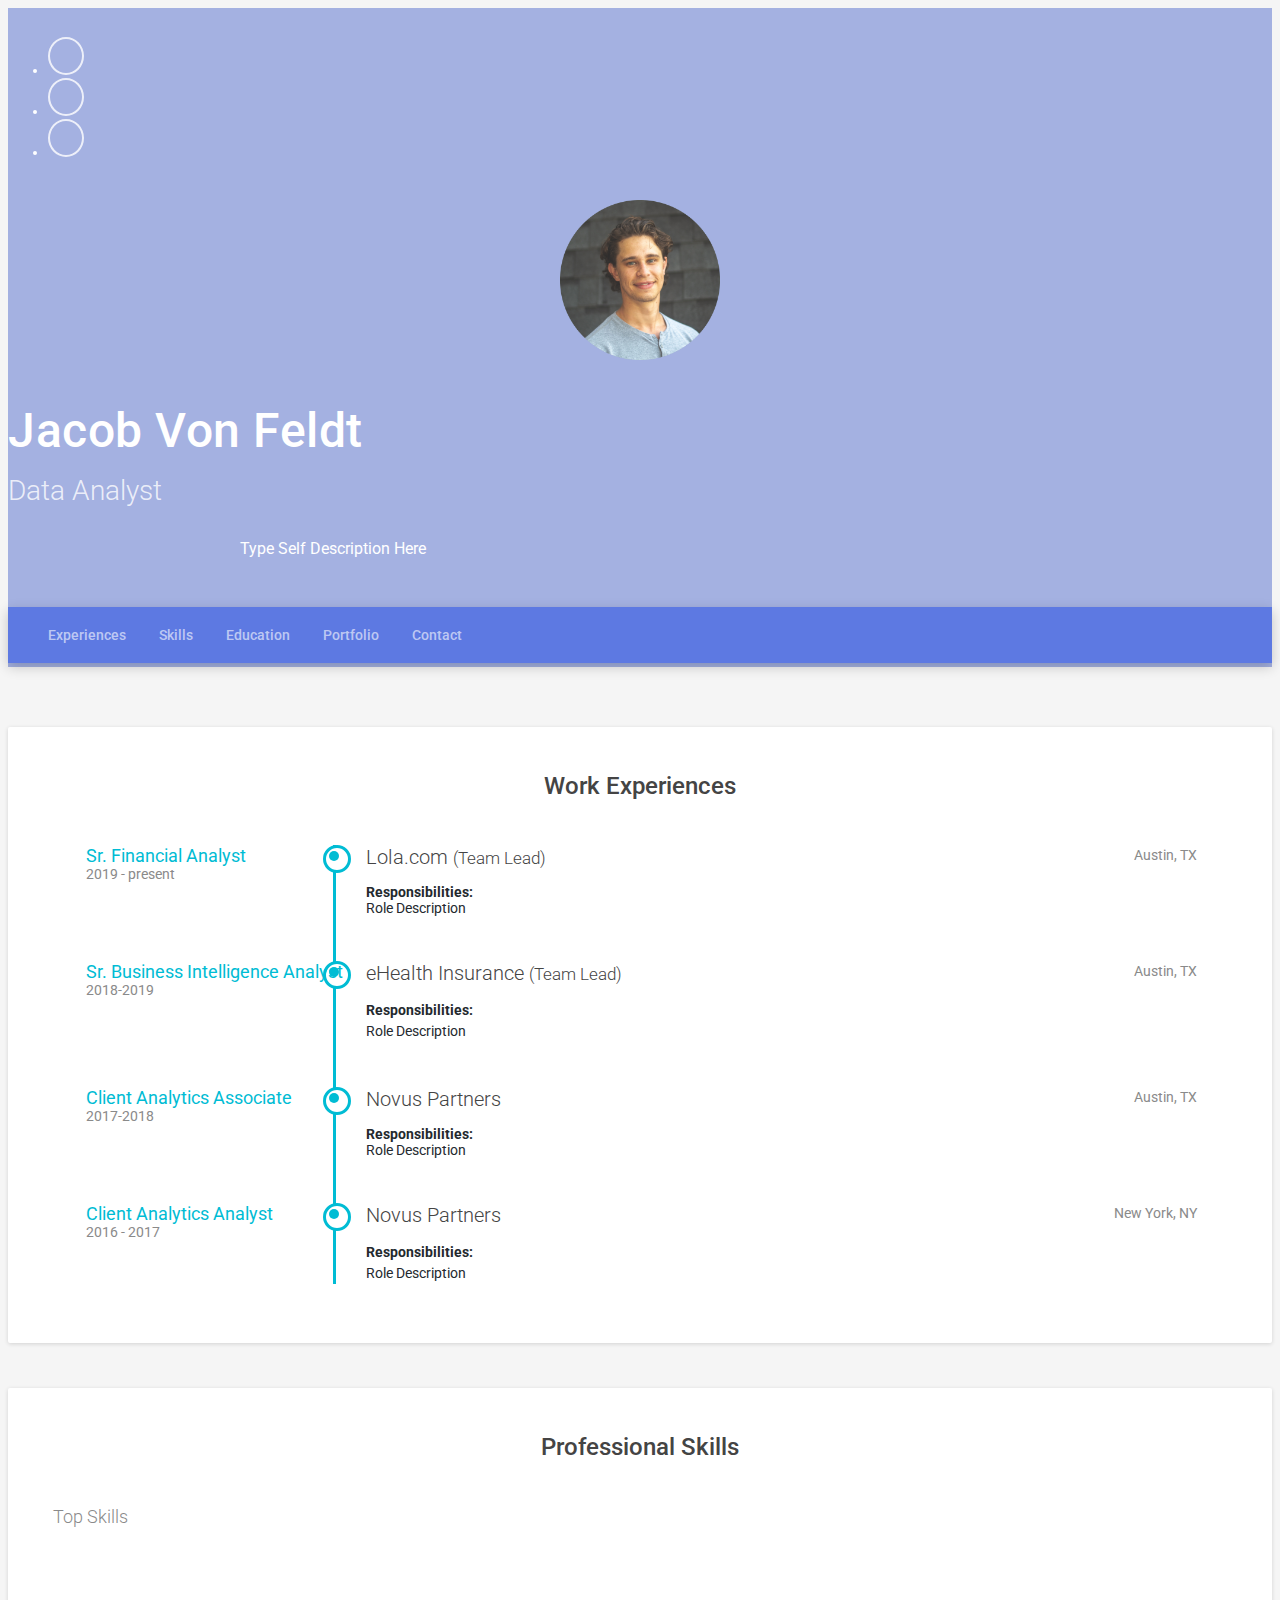
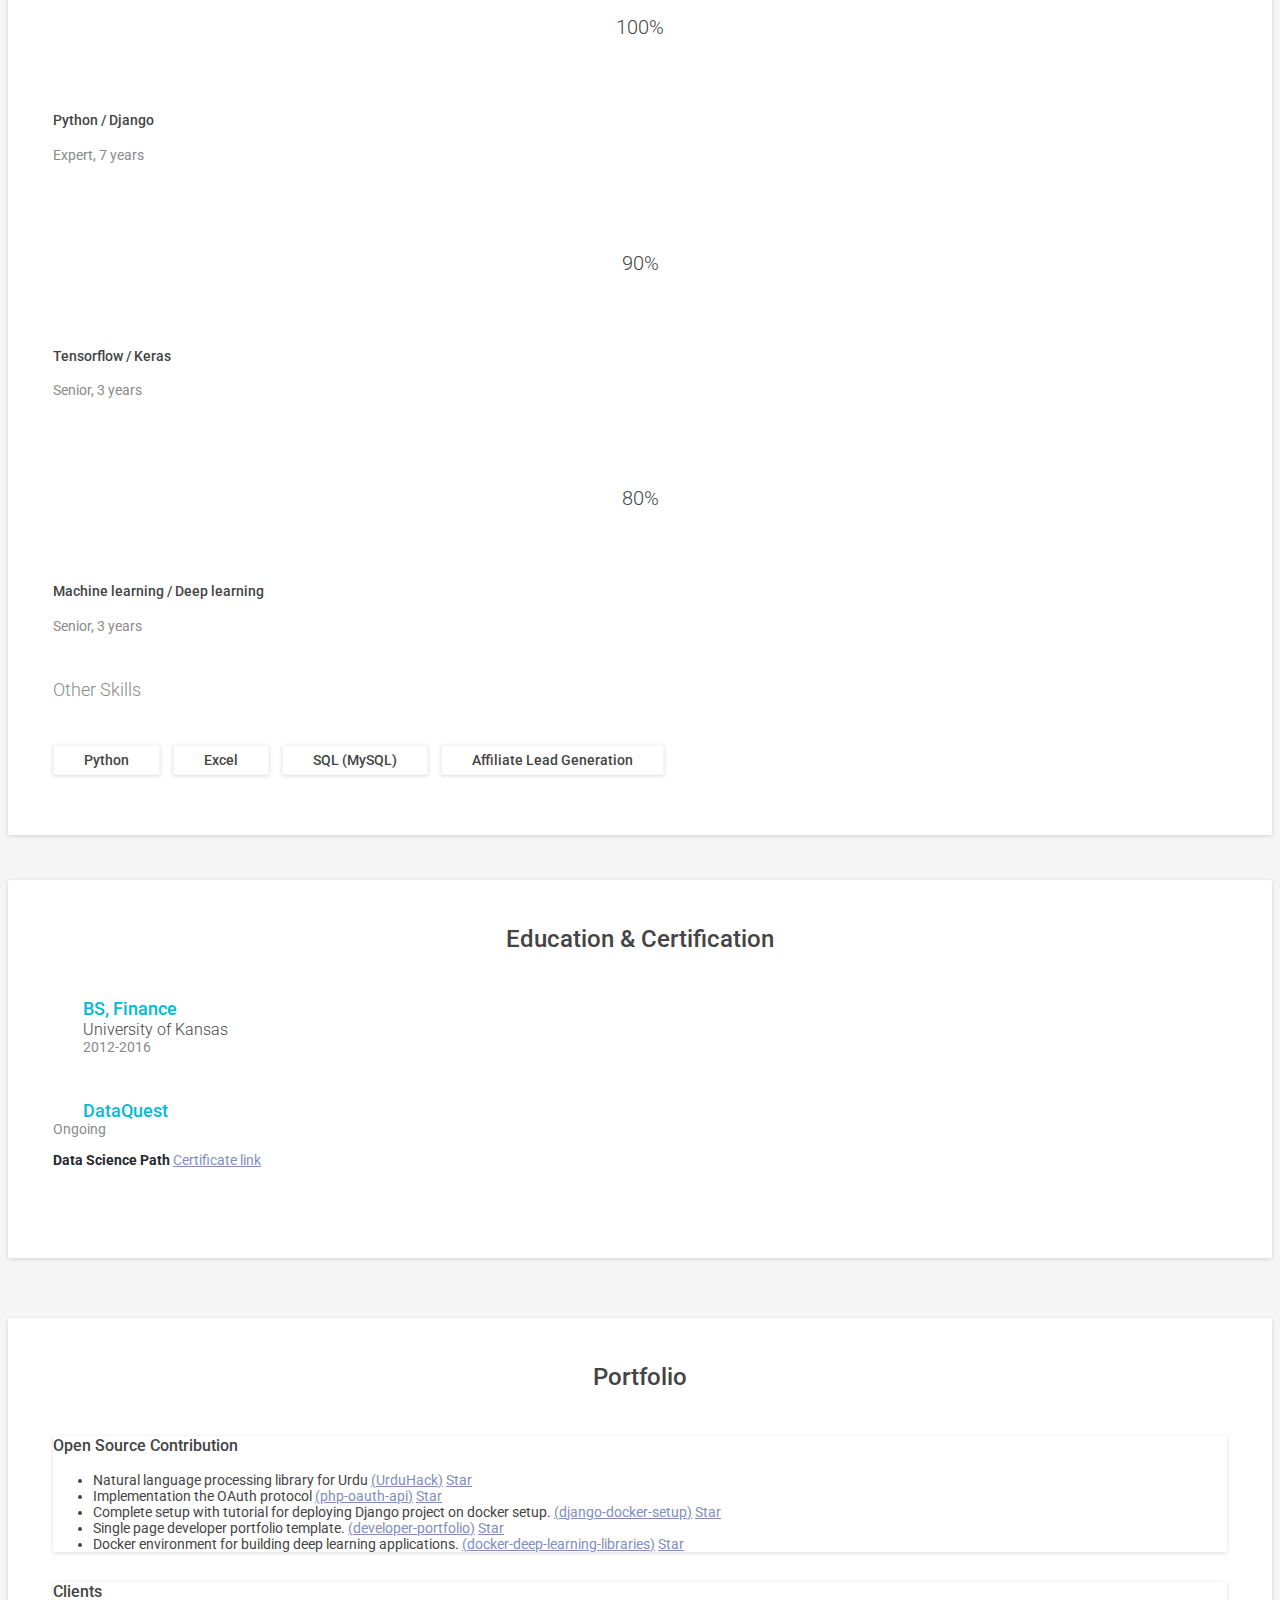
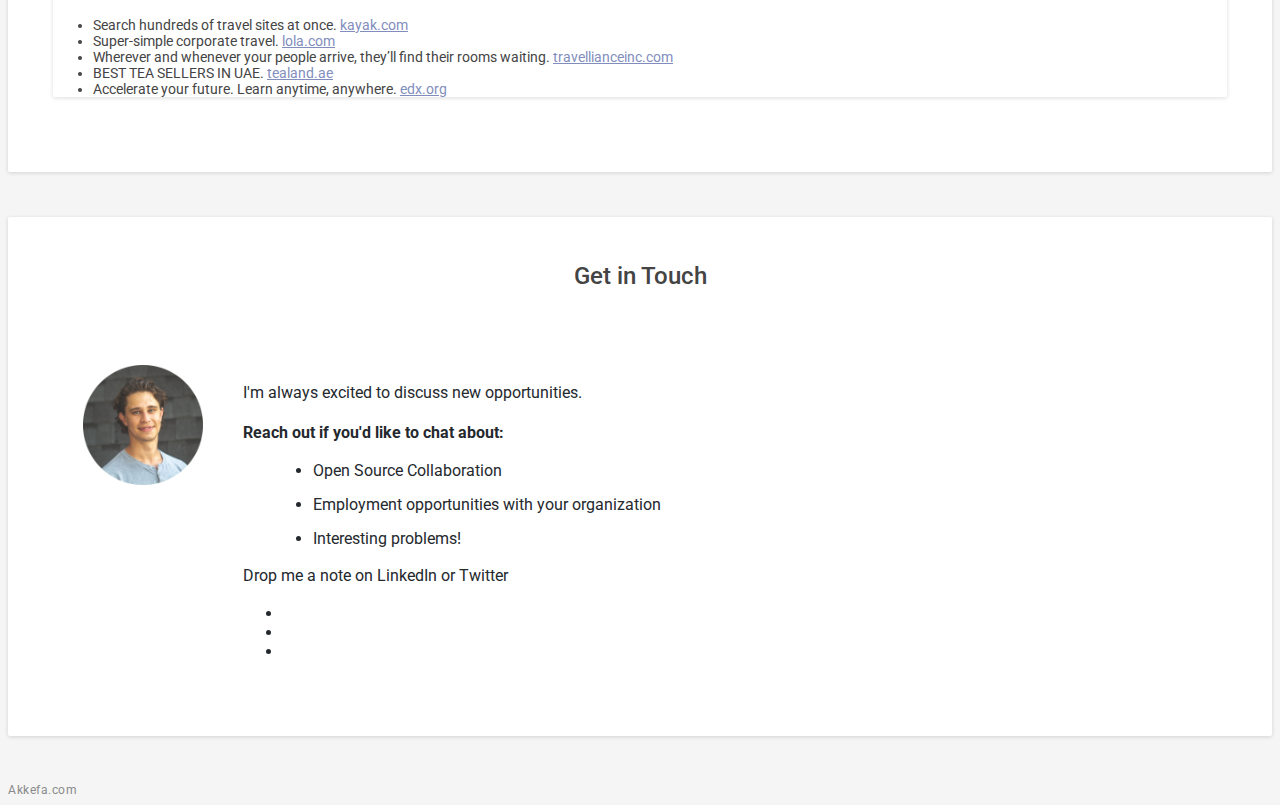
==== commit 4e49c931: "portfolio section class from "book" to "portfolio"" ====
--- a/docs/index.html
+++ b/docs/index.html
@@ -113,167 +113,76 @@
         <h2 class="section-title">Work Experiences</h2>
         <div class="timeline">
 
-            <!--Kayak-->
-            <div class="item">
-                <div class="work-place">
-                    <h3 class="place">Kayak.com
-                        <small>(Team Lead)</small>
-                    </h3>
-                    <div class="location"><i class="fa fa-map-marker" aria-hidden="true"></i>Lahore, Pakistan</div>
-                </div>
-                <div class="job-meta">
-                    <div class="title">Data Scientist</div>
-                    <div class="time">2017 - Present</div>
-                </div><!--//job-meta-->
-                <div class="job-desc">
-                    <p><b>Technologies:</b><br/>
-                        Python, Tensorflow, Keras, Scikit-learn, pandas, spacy, Numpy, NLP, Deep learning, Machine
-                        learning,
-                        Flask</p>
-                    <p>
-                        <b>Responsibilities:</b><br/>
-                        Employ machine learning algorithms and generating training data.<br>
-                        Developed CNN based model for text classification using Tensorflow.<br>
-                    </p>
-                </div><!--//job-desc-->
-            </div><!--//Kayak-->
-
             <!--Lola -->
             <div class="item">
                 <div class="work-place">
                     <h3 class="place">Lola.com
                         <small>(Team Lead)</small>
                     </h3>
-                    <div class="location"><i class="fa fa-map-marker" aria-hidden="true"></i>Lahore, Pakistan</div>
+                    <div class="location"><i class="fa fa-map-marker" aria-hidden="true"></i>Austin, TX</div>
                 </div>
                 <div class="job-meta">
-                    <div class="title">Data Scientist</div>
+                    <div class="title">Sr. Financial Analyst</div>
+                    <div class="time">2019 - present</div>
+                </div><!--//job-meta-->
+                <div class="job-desc">
+                        <b>Responsibilities:</b><br/>
+                        Role Description
+
+                    </p>
+                </div><!--//job-desc-->
+            </div><!--//lola-->
+
+            <div class="item">
+                <div class="work-place">
+                    <h3 class="place">eHealth Insurance
+                        <small>(Team Lead)</small>
+                    </h3>
+                    <div class="location"><i class="fa fa-map-marker" aria-hidden="true"></i>Austin, TX</div>
+                </div>
+                <div class="job-meta">
+                    <div class="title">Sr. Business Intelligence Analyst</div>
+                    <div class="time">2018-2019</div>
+                </div><!--//job-meta-->
+                <div class="job-desc">
+                    <p>
+                        <b>Responsibilities:</b><br/>
+                        Role Description
+
+
+                    </p>
+                </div><!--//job-desc-->
+            </div><!--//item-->
+
+            <div class="item">
+                <div class="work-place">
+                    <h3 class="place">Novus Partners</h3>
+                    <div class="location"><i class="fa fa-map-marker" aria-hidden="true"></i>Austin, TX</div>
+                </div>
+                <div class="job-meta">
+                    <div class="title">Client Analytics Associate</div>
+                    <div class="time">2017-2018</div>
+                </div><!--//job-meta-->
+                <div class="job-desc">
+                        <b>Responsibilities:</b><br/>
+                        Role Description
+                    </p>
+                </div><!--//job-desc-->
+            </div><!--//item-->
+
+            <div class="item">
+                <div class="work-place">
+                    <h3 class="place">Novus Partners</h3>
+                    <div class="location"><i class="fa fa-map-marker" aria-hidden="true"></i>New York, NY</div>
+                </div>
+                <div class="job-meta">
+                    <div class="title">Client Analytics Analyst</div>
                     <div class="time">2016 - 2017</div>
                 </div><!--//job-meta-->
                 <div class="job-desc">
-                    <p><b>Technologies:</b><br/>
-                        Python, Tensorflow, Pandas, Flask, Pytest, Pandas,</p>
-
                     <p>
                         <b>Responsibilities:</b><br/>
-                        Developed a natural language multi-turn interactive bot, to be hosted within a distributed
-                        Flask-based python web service.
-                        The bot service is conversational context and disambiguate references, allowing for multi-turn
-                        interactions.<br>
-                        Responsible for the code deployment on the staging and Production environment on AWS
-                        Services.<br>
-                        Peer code reviews.<br>
-
-                    </p>
-                </div><!--//job-desc-->
-            </div><!--//lola-->
-
-            <div class="item">
-                <div class="work-place">
-                    <h3 class="place">Arbisoft
-                        <small>(Machine learning Engineer / Team Lead)</small>
-                    </h3>
-                    <div class="location"><i class="fa fa-map-marker" aria-hidden="true"></i>Lahore, Pakistan</div>
-                </div>
-                <div class="job-meta">
-                    <div class="title">Principal Software Engineer</div>
-                    <div class="time">2015 - Present</div>
-                </div><!--//job-meta-->
-                <div class="job-desc">
-                    <p><b>Technologies:</b><br/>
-                        Tensorflow, Keras, Scikit-learn, pandas, spacy, Numpy, NLP, Deep learning, Machine learning,
-                        Flask</p>
-                    <p><b>Client:</b> <a target="_blank" href="https://www.kayak.com">Kayak</a>,
-                        <a target="_blank" href="https://www.lola.com">Lola travel</a>,
-                        <a target="_blank" href="https://travellianceinc.com/">Travelliance</a>
-                    </p>
-
-                    <p>
-                        <b>Responsibilities:</b><br/>
-                        Developed a natural language multi-turn interactive bot, to be hosted within a distributed
-                        Flask-based python web service. The bot service is conversational context and disambiguate
-                        references, allowing for multi-turn interactions.<br>
-
-                        Parsing trips emails for extracting the entities using NLP / machine learning.
-                        <br>
-
-                        Developed text classification models in tensorflow for NLP problem.<br>
-                        Developed the CCN models in tensorflow for text classification problem.<br>
-                        Developed the CCN models in tensorflow for image classification problem.<br>
-
-                        Building and managing new features and integrations with third party services.<br>
-                        Responsible for the code deployment on the staging and Production environment on AWS
-                        Services.<br>
-
-                        Responsible for full release cycle of the project.<br>
-
-                        Responsible for the code deployment on the staging and Production environment on AWS
-                        Services.<br>
-
-                        Detecting and optimizing the performance bottlenecks and provide technical guidance to the team.
-                        <br>
-
-                        Peer code reviews.<br>
-
-                        Machine learning Engineer.<br>
-
-                        Team lead.<br>
-
-
-                    </p>
-                </div><!--//job-desc-->
-            </div><!--//item-->
-
-            <div class="item">
-                <div class="work-place">
-                    <h3 class="place">Red Signal</h3>
-                    <div class="location"><i class="fa fa-map-marker" aria-hidden="true"></i>Lahore, Pakistan</div>
-                </div>
-                <div class="job-meta">
-                    <div class="title">Senior Software Engineer</div>
-                    <div class="time">2014 - 2015</div>
-                </div><!--//job-meta-->
-                <div class="job-desc">
-                    <p><b>Technologies:</b><br/>
-                        Django, Android, Laravel, Angularjs, Python, Java, PHP, Javascript</p>
-                    <p>
-                        <b>Responsibilities:</b><br/>
-                        Developed enterprise web app with AngularJS, Django, ElasticSearch and Docker.<br>
-                        Architecting and developing web applications in Flask and AngularJS.<br>
-                        Responsible for the code deployment on the staging and Production
-                        environment on AWS Services.<br>
-                        Responsible for coming up with user stories and leading technical meetings in
-                        the company.<br>
-                        -Client communication.
-                    </p>
-                </div><!--//job-desc-->
-            </div><!--//item-->
-
-            <div class="item">
-                <div class="work-place">
-                    <h3 class="place">Cranberry Digital Marketing</h3>
-                    <div class="location"><i class="fa fa-map-marker" aria-hidden="true"></i>Lahore, Pakistan</div>
-                </div>
-                <div class="job-meta">
-                    <div class="title">Software Engineer</div>
-                    <div class="time">2012 - 2014</div>
-                </div><!--//job-meta-->
-                <div class="job-desc">
-                    <p><b>Technologies:</b><br/>
-                        Laravel, Zend Framework, Magento, Wordpress, Joomla, woo-commerce, Jquery, PHP, Html,
-                        Javascript</p>
-                    <p>
-                        <b>Responsibilities:</b><br/>
-                        Developed scalable systems with Laravel and codeigniter frameworks.<br>
-                        Developed the E-commerce solutions in Magneto.<br>
-                        Provide the customized CMS solution in PHP.<br>
-                        Blog base CMS in WordPress and Joomla.<br>
-                        Developed single page application Used AngularJS and jQuery.<br>
-                        Developed Jquery plugins for custom requirements.<br>
-                        Used MySQL for data.<br>
-                        Leveraged the open source modules i.e. Mailchimp for mailing service and
-                        stripe for building payment system.
-
+                        Role Description
                     </p>
                 </div><!--//job-desc-->
             </div><!--//item-->
@@ -328,26 +237,12 @@
         <div class="other-skills">
             <h3 class="subtitle">Other Skills</h3>
             <div class="misc-skills">
-                <span class="skill-tag">Tensorflow</span>
-                <span class="skill-tag">Keras</span>
-                <span class="skill-tag">Flask</span>
-                <span class="skill-tag">Docker</span>
-                <span class="skill-tag">Scikit-learn</span>
-                <span class="skill-tag">spacy</span>
-                <span class="skill-tag">pandas</span>
-                <span class="skill-tag">NLP</span>
-                <span class="skill-tag">Word2Vec</span>
-                <span class="skill-tag">Glove</span>
-                <span class="skill-tag">Git</span>
-                <br>
-                <span class="skill-tag">Pytest</span>
-                <span class="skill-tag">AWS</span>
-                <span class="skill-tag">Mysql</span>
-                <span class="skill-tag">Javascript</span>
-                <span class="skill-tag">Twitter Bootstrap</span>
-                <span class="skill-tag">Markdown</span>
-                <span class="skill-tag">Laravel</span>
-                <span class="skill-tag">React</span>
+                <span class="skill-tag">Python</span>
+                <span class="skill-tag">Excel</span>
+                <span class="skill-tag">SQL (MySQL)</span>
+                <span class="skill-tag">Affiliate Lead Generation</span>
+
+
             </div>
         </div><!--//other-skills-->
 
@@ -363,19 +258,15 @@
             <div class="item col-12 col-md-6">
 
                 <div class="item-inner">
-                    <div class="title">BS Computer Science</div>
+                    <div class="title">BS, Finance</div>
                     <div class="sub-title">
-                        The Virtual University of Pakistan
+                        University of Kansas
                     </div>
-                    <div class="time">2009 - 2013</div>
+                    <div class="time">2012-2016</div>
                     <div class="desc">
-                        Computing includes developing software systems for a wide range of purposes.<br>
-
-                        10% of my programming knowledge comes from the University, and 90% comes from Internet, books
-                        and work experiences.
                     </div>
                 </div>
-
+                
             </div><!--//item-->
 
 
@@ -383,43 +274,15 @@
             <div class="item col-12 col-md-6">
 
                 <div class="item-inner">
-                    <div class="title">Deep Learning specialization</div>
-                    <div class="sub-title">
-                        coursera.org , deeplearning.ai
+                    <div class="title">DataQuest</div>
                     </div><!--//education-body-->
-                    <div class="time">2017 - 2018</div>
+                    <div class="time">Ongoing</div>
                     <div class="desc">
-                        <b>Deep Learning Specialization</b> <a target="_blank"
-                                                               href="https://www.coursera.org/account/accomplishments/specialization/7TRBVG7U5M3A">
+                        <b>Data Science Path</b> <a target="_blank"
+                                                               href="">
                         Certificate link
                     </a>
                         <br/>
-                        <b>Neural Networks and Deep Learning</b> <a target="_blank"
-                                                                    href="https://www.coursera.org/account/accomplishments/verify/RBTEP9TQYSP7">
-                        Certificate link
-                    </a>
-                        <br/>
-                        <b>Hyperparameter tuning, Regularization and Optimization</b> <a target="_blank"
-                                                                                         href="https://www.coursera.org/account/accomplishments/verify/J489QXFNWCGY">
-                        Certificate link
-                    </a>
-                        <br/>
-                        <b>Structuring Machine Learning Projects</b> <a target="_blank"
-                                                                        href="https://www.coursera.org/account/accomplishments/verify/2P9S899DLCTD">
-                        Certificate link
-                    </a>
-                        <br/>
-                        <b>Convolutional Neural Networks</b> <a target="_blank"
-                                                                href="https://www.coursera.org/account/accomplishments/verify/8SPU878F5G7S">
-                        Certificate link
-                    </a>
-                        <br/>
-
-                        <b>Sequence Models</b> <a target="_blank"
-                                                  href="https://www.coursera.org/account/accomplishments/verify/D7HJW3VLCVJ6">
-                        Certificate link
-                    </a>
-                        <br/>
 
                     </div>
                 </div>
@@ -432,7 +295,7 @@
 
     <!-- Portfolio Section start here -->
 
-    <section id="portfolio-section" class="book-section section">
+    <section id="portfolio-section" class="portfolio-section section">
         <h2 class="section-title">Portfolio</h2>
         <div class="row">
 
@@ -511,7 +374,7 @@
         </div><!--//row-->
     </section><!--//section-->
 
-    <!-- //Portfolio section here -->
+    <!-- //Portfolio section ends here -->
 
     <!-- Contact us -->
     <section id="contact-section" class="contact-section section">
@@ -519,30 +382,25 @@
         <div class="intro">
             <img class="profile-image" src="images/profile_photo.png" alt="">
             <div class="dialog">
-                <p>I'm currently taking on freelance work.</p>
-                <p><strong>I can help with the following:</strong></p>
+                <p>I'm always excited to discuss new opportunities.</p>
+                <p><strong>Reach out if you'd like to chat about:</strong></p>
                 <ul class="list-unstyled service-list">
-                    <li><i class="fa fa-check" aria-hidden="true"></i> App development with Python / Django, Flask and
-                        PHP / Laravel
+                    <li><i class="fa fa-check" aria-hidden="true"></i> Open Source Collaboration
                     </li>
-                    <li><i class="fa fa-check" aria-hidden="true"></i> Machine learning / Deep learning solutions in
-                        Tensorflow / Keras
+                    <li><i class="fa fa-check" aria-hidden="true"></i> Employment opportunities with
+                        your organization
                     </li>
-                    <li><i class="fa fa-check" aria-hidden="true"></i> NLP Chatbot Development</li>
+                    <li><i class="fa fa-check" aria-hidden="true"></i> Interesting problems!</li>
                 </ul>
-                <p>Drop me a line at <a href="mailto:mrikram1989@gmail.com">mrikram1989@gmail.com</a> or call me at <a
-                        href="tel:923320453648">92 3320 453648</a></p>
+                <p>Drop me a note on LinkedIn or Twitter</p>
                 <ul class="social list-inline">
-                    <li class="list-inline-item"><a href="https://www.linkedin.com/in/akkefa/"><i class="fa fa-linkedin"
+                    <li class="list-inline-item"><a href="https://www.linkedin.com/in/jvonfeldt/"><i class="fa fa-linkedin"
                                                                                                   aria-hidden="true"></i></a>
                     </li>
-                    <li class="list-inline-item"><a href="https://twitter.com/akkefa"><i class="fa fa-twitter"
+                    <li class="list-inline-item"><a href="https://twitter.com/JakeVF"><i class="fa fa-twitter"
                                                                                          aria-hidden="true"></i></a>
                     </li>
-                    <li class="list-inline-item"><a href="https://plus.google.com/+ikramalirao"><i
-                            class="fa fa-google-plus" aria-hidden="true"></i></a>
-                    </li>
-                    <li class="list-inline-item"><a href="https://github.com/akkefa"><i class="fa fa-github-alt"
+                    <li class="list-inline-item"><a href="https://github.com/jvonfeldt"><i class="fa fa-github-alt"
                                                                                         aria-hidden="true"></i></a>
                     </li>
                 </ul><!--//social-->
--- a/docs/css/styles.css
+++ b/docs/css/styles.css
@@ -50,7 +50,7 @@
 
 .btn,
 a.btn {
-    background: #1E2A58;
+    background: #4a5479;
     color: #fff;
     padding: 8px 15px;
     -webkit-border-radius: 2px;
@@ -72,7 +72,7 @@
 .btn:hover,
 a.btn:hover {
     color: #fff;
-    background: #00a5bb;
+    background: #a4b1e1;
 }
 
 #topcontrol {
@@ -80,7 +80,7 @@
     -moz-transition: all 0.4s ease-in-out;
     -ms-transition: all 0.4s ease-in-out;
     -o-transition: all 0.4s ease-in-out;
-    background: #008fa1;
+    background: #a4b1e1;
     color: #fff;
     text-align: center;
     display: inline-block;
@@ -101,7 +101,7 @@
 }
 
 #topcontrol:hover {
-    background: #007888;
+    background: #5D79E2;
     color: #fff;
 }
 
@@ -113,7 +113,7 @@
 }
 
 .header {
-    background: #00BCD4;
+    background: #A4B1E1;
     color: #fff;
 }
 
@@ -176,8 +176,8 @@
 
 .header .profile-image {
     position: absolute;
-    width: 320px;
-    height: 320px;
+    width: 160px;
+    height: 160px;
     top: -80px;
     margin-left: -80px;
     left: 50%;
@@ -197,7 +197,7 @@
 }
 
 .header .intro {
-    background: #00a5bb;
+    background: #A4B1E1;
     padding-top: 90px;
     padding-bottom: 30px;
     position: relative;
@@ -216,7 +216,7 @@
 }
 
 .page-nav-wrapper {
-    background: #007888;
+    background: #5D79E2;
     padding-top: 20px;
     padding-bottom: 20px;
     position: absolute;
@@ -476,86 +476,6 @@
     position: absolute;
     left: 0;
     top: 0;
-}
-
-.testimonials-section .testimonials-carousel {
-    max-width: 800px;
-    margin: 0 auto;
-}
-
-.testimonials-section .item {
-    padding-left: 60px;
-    margin-bottom: 45px;
-}
-
-.testimonials-section .quote {
-    border-left: none;
-    padding: 0;
-    font-size: 22px;
-    color: #24292e;
-    font-weight: 300;
-    position: relative;
-}
-
-.testimonials-section .source .name {
-    font-size: 16px;
-}
-
-.testimonials-section .source .position {
-    color: #8a8a8a;
-}
-
-.testimonials-section .fa-quote-left {
-    position: absolute;
-    left: -60px;
-    top: 0;
-    width: 36px;
-    height: 36px;
-    display: inline-block;
-    background: #00BCD4;
-    color: #fff;
-    -webkit-border-radius: 50%;
-    -moz-border-radius: 50%;
-    -ms-border-radius: 50%;
-    -o-border-radius: 50%;
-    border-radius: 50%;
-    -moz-background-clip: padding;
-    -webkit-background-clip: padding-box;
-    background-clip: padding-box;
-    text-align: center;
-    padding-top: 10px;
-    font-size: 16px;
-}
-
-.testimonials-section .carousel-indicators {
-    bottom: 0;
-    margin-bottom: 0;
-}
-
-.testimonials-section .carousel-indicators li {
-    background-color: #bdbdbd;
-    border: none;
-    width: 10px;
-    height: 10px;
-    margin: 0;
-    margin-right: 8px;
-    -webkit-border-radius: 50%;
-    -moz-border-radius: 50%;
-    -ms-border-radius: 50%;
-    -o-border-radius: 50%;
-    border-radius: 50%;
-    -moz-background-clip: padding;
-    -webkit-background-clip: padding-box;
-    background-clip: padding-box;
-    cursor: pointer;
-}
-
-.testimonials-section .carousel-indicators li.active {
-    background-color: #00BCD4;
-    width: 10px;
-    height: 10px;
-    margin: 0;
-    margin-right: 8px;
 }
 
 /**
@@ -1025,33 +945,6 @@
 .config-panel .close .fa {
     color: #fff;
 }
-
-/************ Books section ******/
-.book-section .item {
-    margin-bottom: 45px;
-}
-
-.book-section .item-inner {
-    padding: 0 30px;
-}
-
-.book-section .category {
-    font-size: 18px;
-    color: #00BCD4;
-    margin-top: 0;
-    margin-bottom: 16px;
-}
-
-.book-section .book-category {
-    font-weight: bolder;
-    margin-bottom: 3px;
-    font-size: 16px;
-}
-
-.book-section .b {
-    color: #24292e;
-}
-
 /************ Education section ******/
 .education-section .item {
     margin-bottom: 45px;
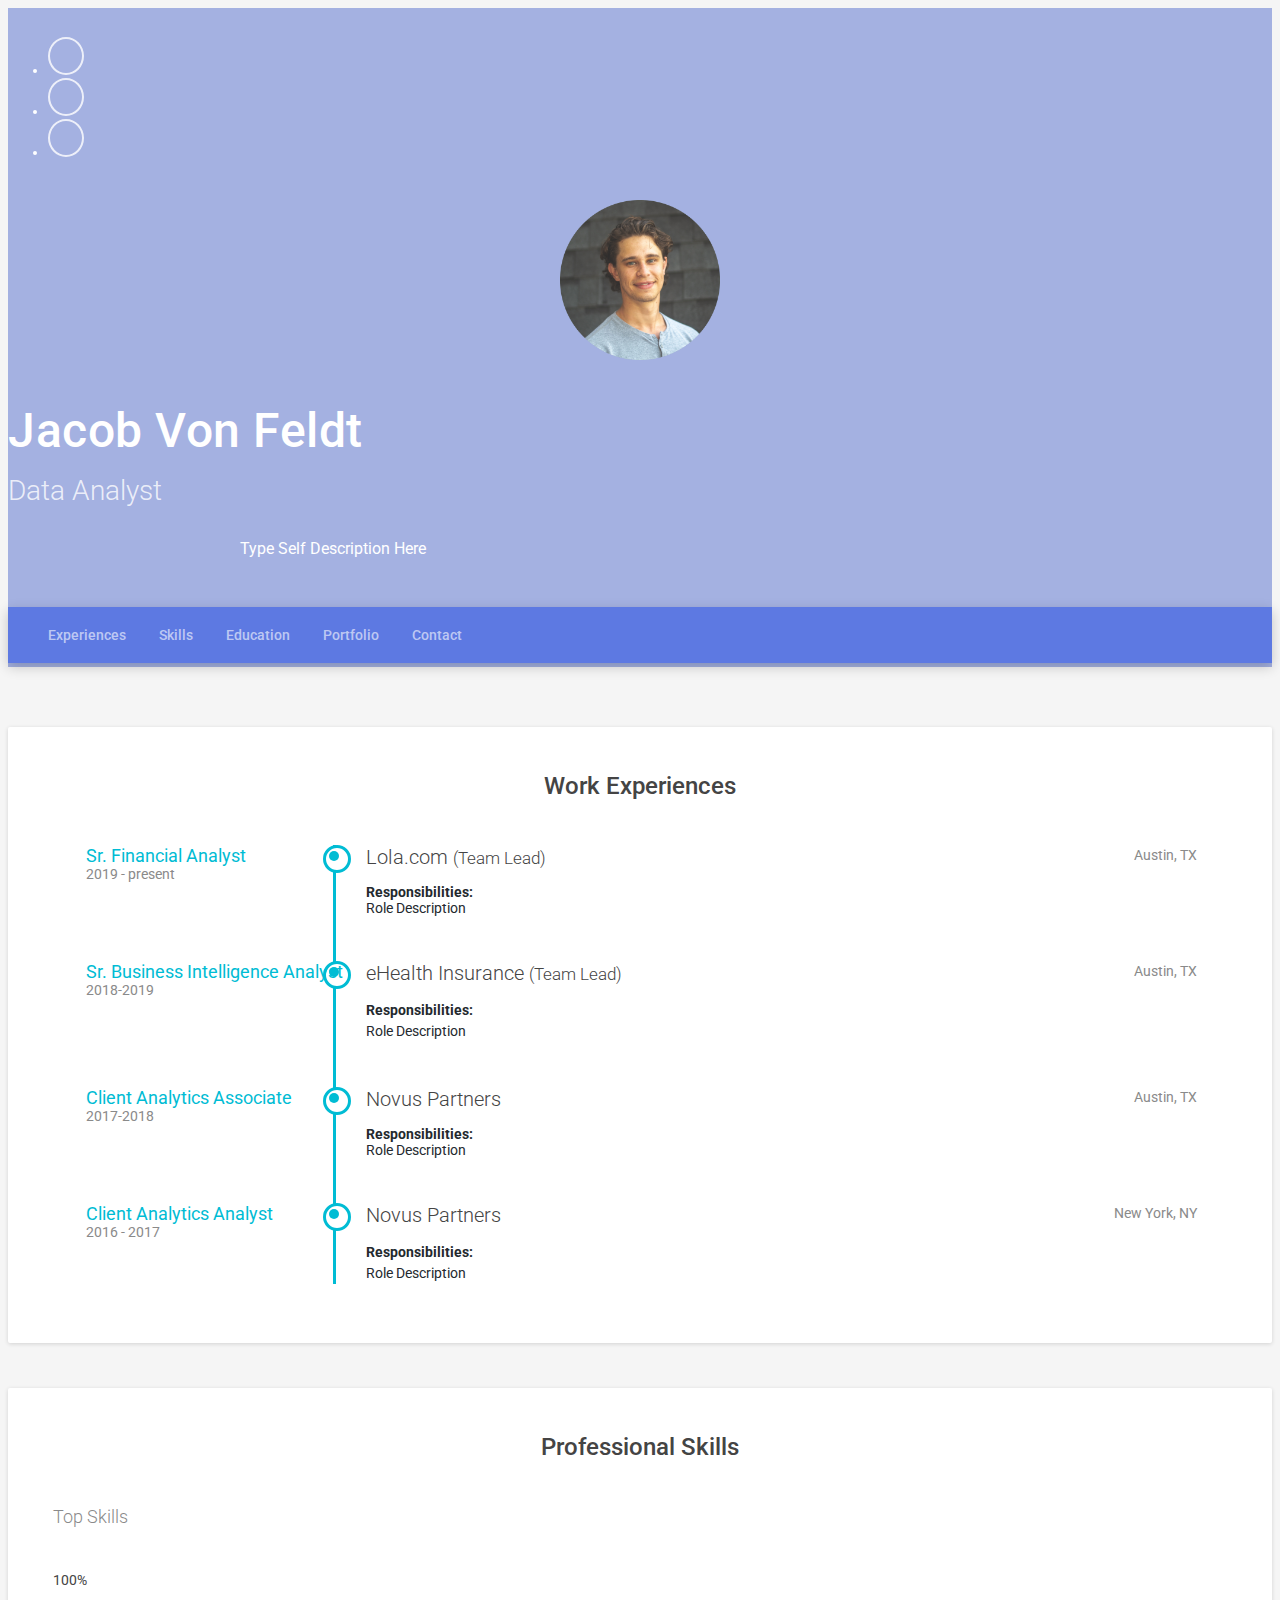
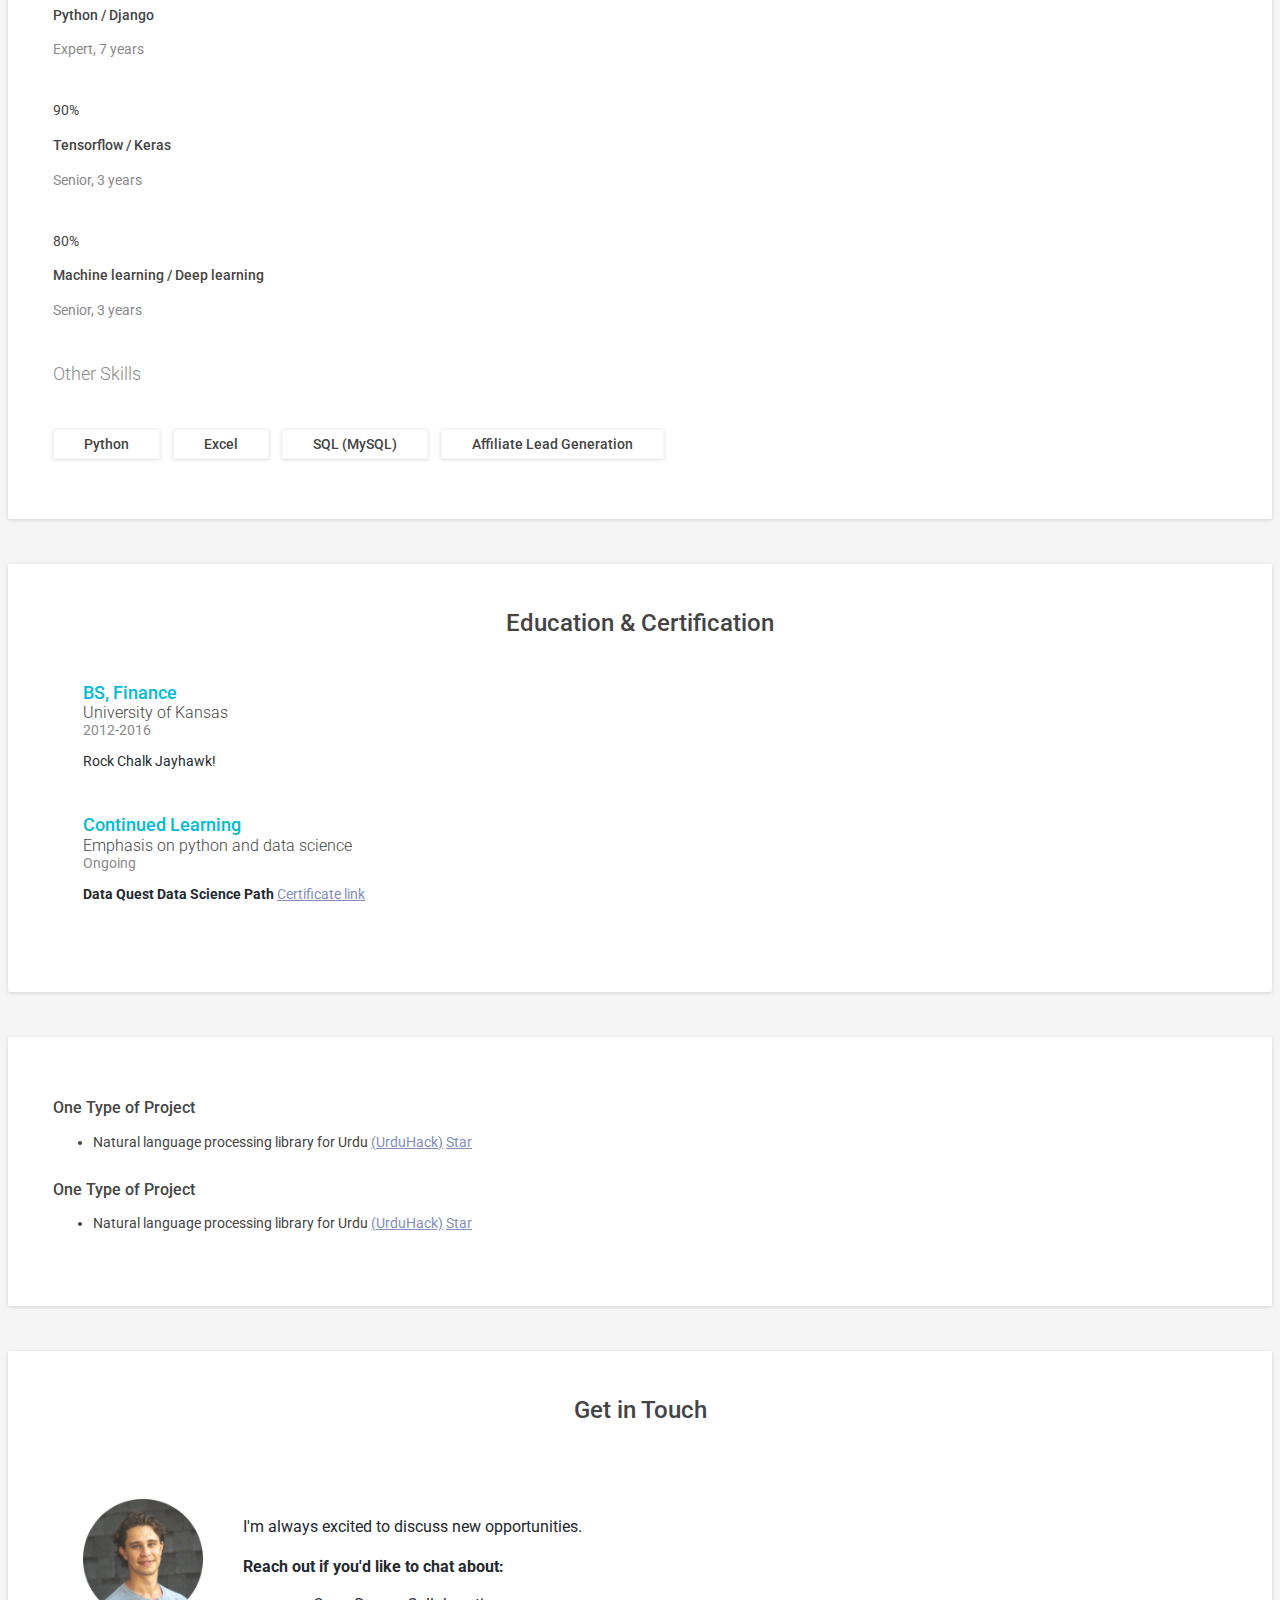
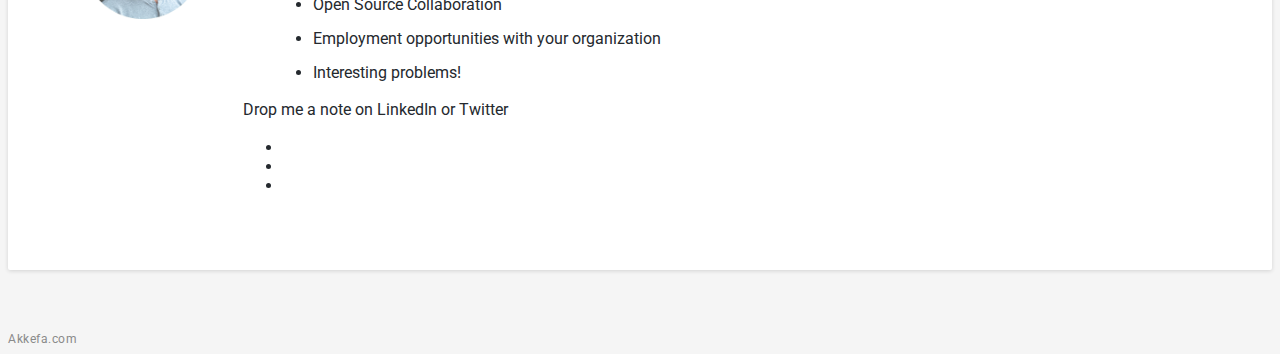
==== commit 5b392b35: "First Edits in Brackets" ====
--- a/docs/index.html
+++ b/docs/index.html
@@ -264,6 +264,7 @@
                     </div>
                     <div class="time">2012-2016</div>
                     <div class="desc">
+                        Rock Chalk Jayhawk!
                     </div>
                 </div>
                 
@@ -272,13 +273,14 @@
 
             <!--item-->
             <div class="item col-12 col-md-6">
-
                 <div class="item-inner">
-                    <div class="title">DataQuest</div>
-                    </div><!--//education-body-->
+                    <div class="title">Continued Learning</div>
+                     <div class="sub-title">
+                        Emphasis on python and data science
+                    </div>
                     <div class="time">Ongoing</div>
                     <div class="desc">
-                        <b>Data Science Path</b> <a target="_blank"
+                        <b>Data Quest Data Science Path</b> <a target="_blank"
                                                                href="">
                         Certificate link
                     </a>
@@ -288,22 +290,16 @@
                 </div>
 
             </div><!--//item-->
-
-        </div><!--//row-->
     </section><!--//section-->
     <!---End Education Section --->
 
     <!-- Portfolio Section start here -->
 
     <section id="portfolio-section" class="portfolio-section section">
-        <h2 class="section-title">Portfolio</h2>
+            <!--item-->
         <div class="row">
-
-            <!--item-->
             <div class="item col-12 col-md-6">
-                <div class="item-inner">
-
-                    <h3 class="category">Open Source Contribution</h3>
+                    <h3 class="category">One Type of Project</h3>
                     <ul>
                         <li>
                             Natural language processing library for Urdu
@@ -311,67 +307,21 @@
                             <a class="github-button" href="https://github.com/urduhack/urduhack"
                                data-show-count="true" aria-label="Star urduhack/urduhack on GitHub">Star</a>
                         </li>
-                        <li>
-                            Implementation the OAuth protocol
-                            <a href="https://github.com/akkefa/php-oauth-api" target="_blank">(php-oauth-api)</a>
-                            <a class="github-button" href="https://github.com/akkefa/php-oauth-api"
-                               data-show-count="true" aria-label="Star akkefa/php-oauth-api on GitHub">Star</a>
-                        </li>
-                        <li>
-                            Complete setup with tutorial for deploying Django project on docker setup.
-                            <a href="https://github.com/akkefa/django-docker-setup" target="_blank">(django-docker-setup)</a>
-                            <a class="github-button" href="https://github.com/akkefa/django-docker-setup"
-                               data-show-count="true" aria-label="Star akkefa/django-docker-setup on GitHub">Star</a>
-                        </li>
-                        <li>
-                            Single page developer portfolio template.
-                            <a href="https://github.com/akkefa/developer-portfolio" target="_blank">(developer-portfolio)</a>
-                            <a class="github-button" href="https://github.com/akkefa/developer-portfolio"
-                               data-show-count="true" aria-label="Star akkefa/developer-portfolio on GitHub">Star</a>
-                        </li>
-                        <li>
-                            Docker environment for building deep learning applications.
-                            <a href="https://github.com/akkefa/docker-deep-learning-libraries" target="_blank">(docker-deep-learning-libraries)</a>
-                            <a class="github-button" href="https://github.com/akkefa/docker-deep-learning-libraries"
-                               data-show-count="true" aria-label="Star akkefa/docker-deep-learning-libraries on GitHub">Star</a>
-                        </li>
+
                     </ul>
-                </div><!--//item-inner-->
-            </div><!--//item-->
-
-
-            <!--item-->
-            <div class="item col-12 col-md-6">
-                <div class="item-inner">
-
-                    <h3 class="category">Clients</h3>
+            </div>
+        <div class="item col-12 col-md-6">
+                    <h3 class="category">One Type of Project</h3>
                     <ul>
                         <li>
-                            Search hundreds of travel sites at once.
-                            <a href="https://www.kayak.com/" target="_blank">kayak.com</a>
+                            Natural language processing library for Urdu
+                            <a href="https://github.com/urduhack" target="_blank">(UrduHack)</a>
+                            <a class="github-button" href="https://github.com/urduhack/urduhack"
+                               data-show-count="true" aria-label="Star urduhack/urduhack on GitHub">Star</a>
                         </li>
-                        <li>
-                            Super-simple corporate travel.
-                            <a href="https://www.lola.com/" target="_blank">lola.com</a>
-                        </li>
-                        <li>
-                            Wherever and whenever your people arrive, they’ll find their rooms waiting.
-                            <a href="https://travellianceinc.com/" target="_blank">travellianceinc.com</a>
-                        </li>
-                        <li>
-                            BEST TEA SELLERS IN UAE.
-                            <a href="http://www.tealand.ae/" target="_blank">tealand.ae</a>
-                        </li>
-                        <li>
-                            Accelerate your future. Learn anytime, anywhere.
-                            <a href="https://www.edx.org/" target="_blank">edx.org</a>
-                        </li>
 
                     </ul>
-                </div><!--//item-inner-->
-            </div><!--//item-->
-
-        </div><!--//row-->
+            </div><!--//item-->
     </section><!--//section-->
 
     <!-- //Portfolio section ends here -->
--- a/docs/css/styles.css
+++ b/docs/css/styles.css
@@ -452,32 +452,6 @@
     font-size: 14px;
 }
 
-.chart-easy-pie {
-    positon: relative;
-}
-
-.chart {
-    width: 110px;
-    height: 110px;
-    vertical-align: middle;
-    position: relative;
-    margin: 0 auto;
-    text-align: center;
-    font-size: 20px;
-    font-weight: 300;
-    margin-bottom: 30px;
-}
-
-.chart span {
-    line-height: 110px;
-}
-
-.chart canvas {
-    position: absolute;
-    left: 0;
-    top: 0;
-}
-
 /**
 Portfolio Section
 */
@@ -984,3 +958,11 @@
 .education-section .desc {
     color: #24292e;
 }
+
+portfolio.category {
+    font-size: 18px;
+    color: #00BCD4;
+    margin-top: 0;
+    margin-bottom: 16px;
+    text-align: center
+}
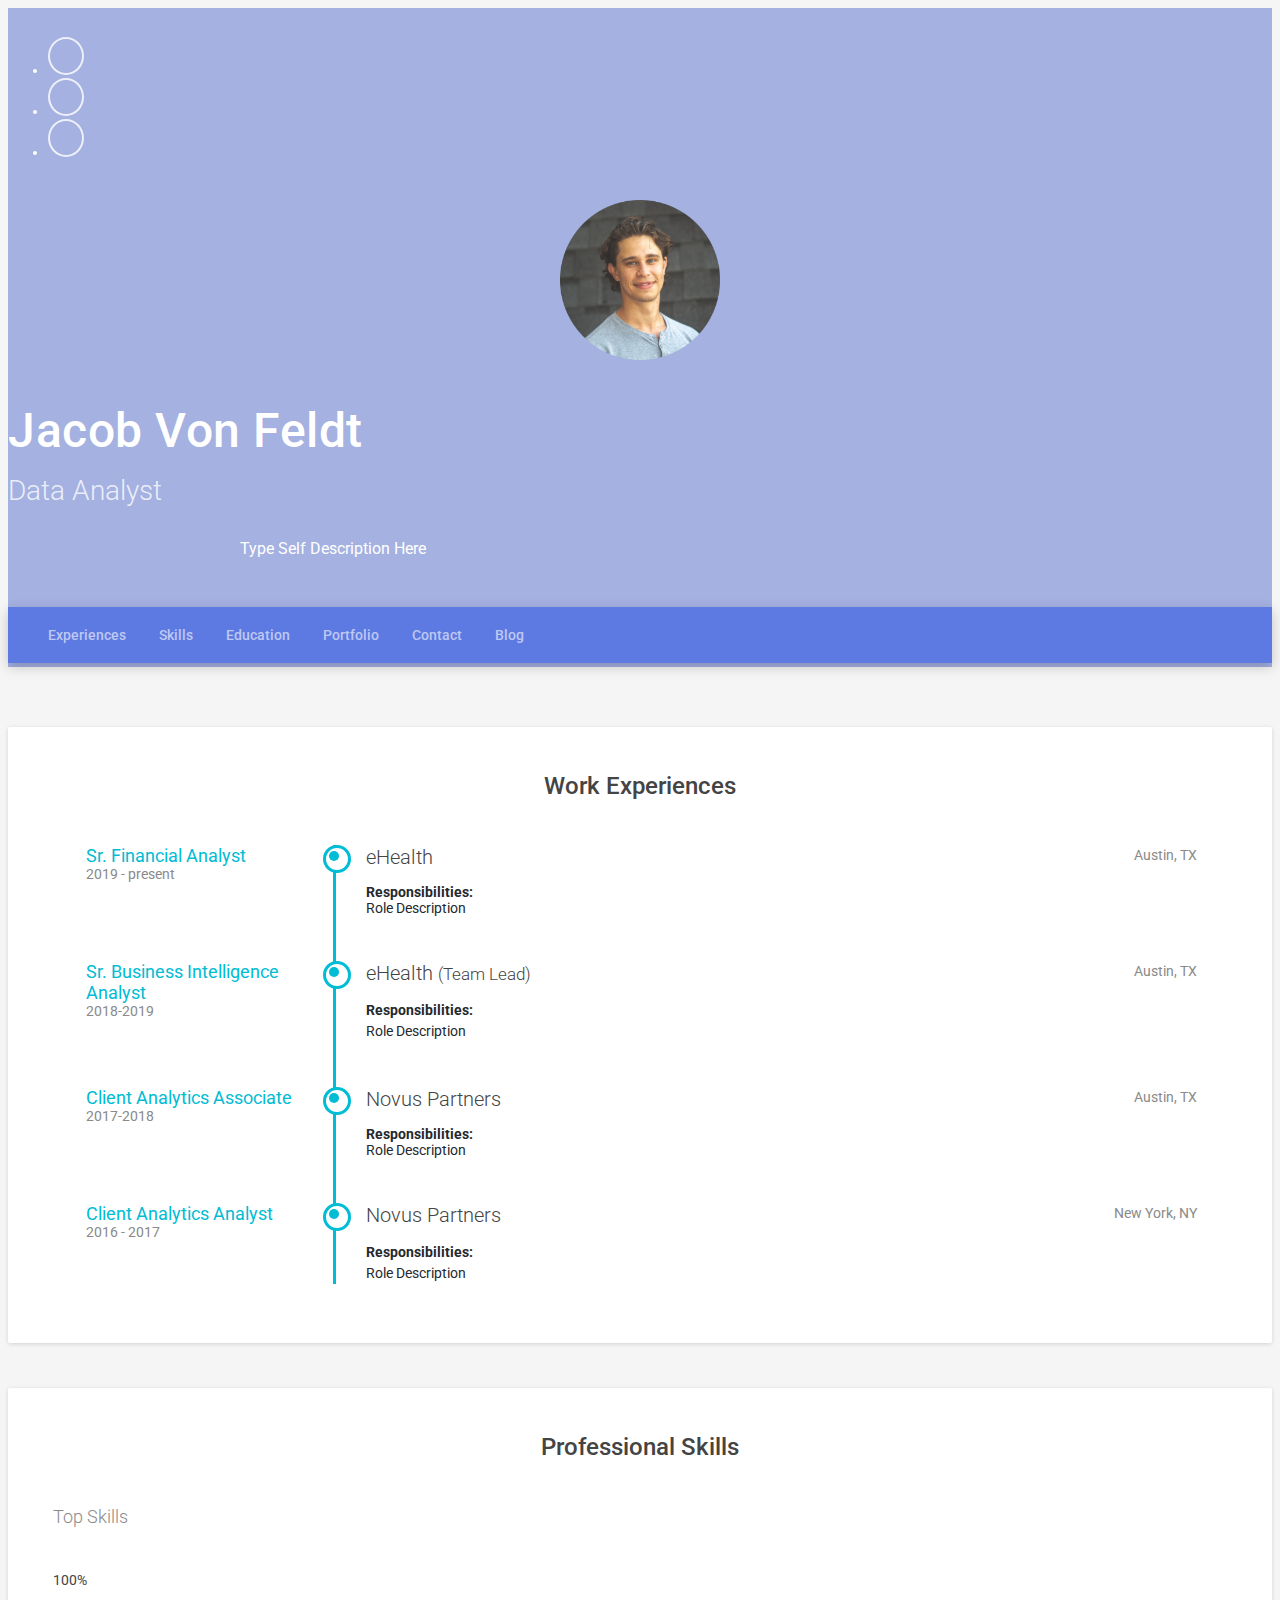
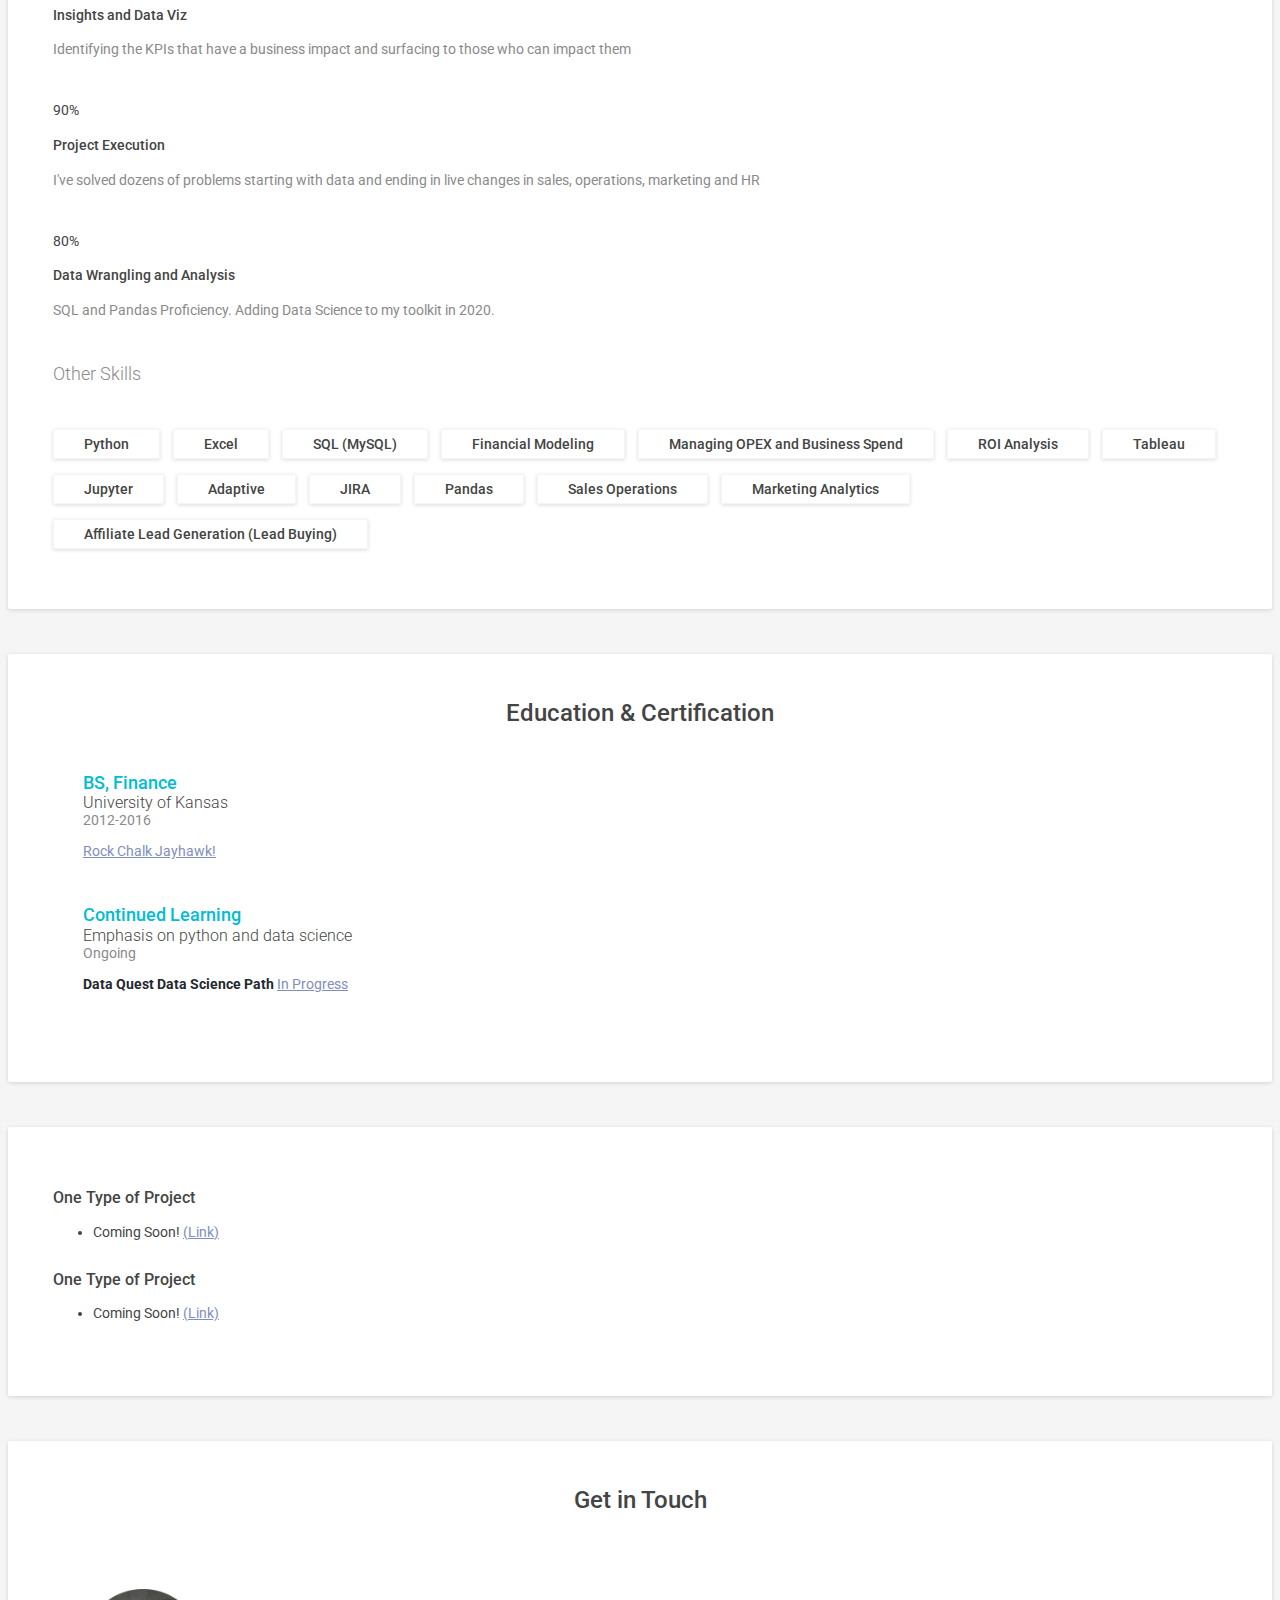
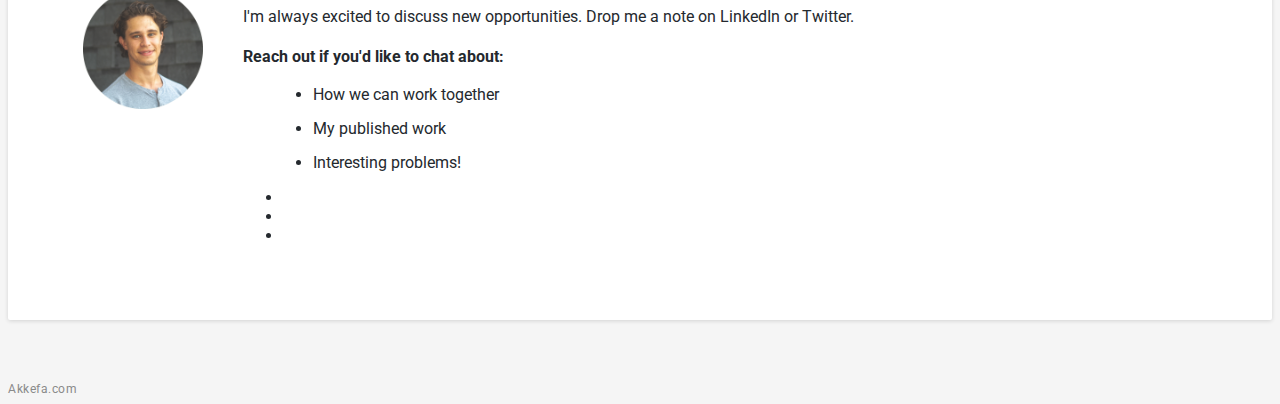
==== commit 4b2d3d0f: "blog test 2" ====
--- a/docs/index.html
+++ b/docs/index.html
@@ -67,7 +67,7 @@
     <div class="top-bar container-fluid">
    
         <ul class="social list-inline">
-            <li class="list-inline-item"><a href="https://www.linkedin.com/in/jvonfeldt/"><i class="fa fa-linkedin"
+            <li class="list-inline-item"><a href="https://www.linkedin.com/in/jacobvonfeldt/"><i class="fa fa-linkedin"
                                                                                           aria-hidden="true"></i></a>
             </li>
             <li class="list-inline-item"><a href="https://twitter.com/JakeVF"><i class="fa fa-twitter"
@@ -99,6 +99,8 @@
                     <li class="nav-item"><a class="scrollto nav-link" href="#education-section">Education</a></li>
                     <li class="nav-item"><a class="scrollto nav-link" href="#portfolio-section">Portfolio</a></li>
                     <li class="nav-item"><a class="scrollto nav-link" href="#contact-section">Contact</a></li>
+                    <li class="nav-item"><a href="blog/about.html">Blog</a></li>
+
                 </ul><!--//page-nav-->
             </div>
         </div><!--//page-nav-wrapper-->
@@ -109,6 +111,8 @@
 <div class="wrapper container">
 
 
+    <!--- Experience Section --->
+    
     <section id="experiences-section" class="experiences-section section">
         <h2 class="section-title">Work Experiences</h2>
         <div class="timeline">
@@ -116,8 +120,7 @@
             <!--Lola -->
             <div class="item">
                 <div class="work-place">
-                    <h3 class="place">Lola.com
-                        <small>(Team Lead)</small>
+                    <h3 class="place">eHealth
                     </h3>
                     <div class="location"><i class="fa fa-map-marker" aria-hidden="true"></i>Austin, TX</div>
                 </div>
@@ -135,13 +138,14 @@
 
             <div class="item">
                 <div class="work-place">
-                    <h3 class="place">eHealth Insurance
+                    <h3 class="place">eHealth
                         <small>(Team Lead)</small>
                     </h3>
                     <div class="location"><i class="fa fa-map-marker" aria-hidden="true"></i>Austin, TX</div>
                 </div>
                 <div class="job-meta">
-                    <div class="title">Sr. Business Intelligence Analyst</div>
+                    <div class="title">Sr. Business Intelligence<br/> 
+                        Analyst</div>
                     <div class="time">2018-2019</div>
                 </div><!--//job-meta-->
                 <div class="job-desc">
@@ -190,6 +194,8 @@
         </div><!--//timeline-->
 
     </section><!--//section-->
+    
+    <!--- Skills Section --->
 
     <section id="skills-section" class="skills-section section text-center">
         <h2 class="section-title">Professional Skills</h2>
@@ -201,8 +207,9 @@
                         <div class="chart-easy-pie text-center">
                             <div class="chart-theme-1 chart" data-percent="98"><span>100</span>%</div>
                         </div>
-                        <h4 class="skill-name">Python / Django</h4>
-                        <div class="level">Expert, 7 years</div>
+                        <h4 class="skill-name">Insights and Data Viz</h4>
+                        <div class="level">Identifying the KPIs that have a business impact and 
+                        surfacing to those who can impact them</div>
                         <div class="desc">
 
                         </div>
@@ -211,10 +218,10 @@
                 <div class="item col-12 col-md-4">
                     <div class="item-inner">
                         <div class="chart-easy-pie text-center">
-                            <div class="chart-theme-1 chart" data-percent="90"><span>90</span>%</div>
-                        </div>
-                        <h4 class="skill-name">Tensorflow / Keras</h4>
-                        <div class="level">Senior, 3 years</div>
+                            <div class="chart-theme-1 chart" data-percent="95"><span>90</span>%</div>
+                        </div>
+                        <h4 class="skill-name">Project Execution</h4>
+                        <div class="level">I've solved dozens of problems starting with data and ending in live changes in sales, operations, marketing and HR</div>
                         <div class="desc">
                         </div>
                     </div><!--//item-inner-->
@@ -224,8 +231,8 @@
                         <div class="chart-easy-pie text-center">
                             <div class="chart-theme-1 chart" data-percent="80"><span>80</span>%</div>
                         </div>
-                        <h4 class="skill-name">Machine learning / Deep learning</h4>
-                        <div class="level">Senior, 3 years</div>
+                        <h4 class="skill-name">Data Wrangling and Analysis</h4>
+                        <div class="level">SQL and Pandas Proficiency. Adding Data Science to my toolkit in 2020.</div>
                         <div class="desc">
 
                         </div>
@@ -240,7 +247,19 @@
                 <span class="skill-tag">Python</span>
                 <span class="skill-tag">Excel</span>
                 <span class="skill-tag">SQL (MySQL)</span>
-                <span class="skill-tag">Affiliate Lead Generation</span>
+                <span class="skill-tag">Financial Modeling</span>
+                <span class="skill-tag">Managing OPEX and Business Spend</span>
+                <span class="skill-tag">ROI Analysis</span>
+                <span class="skill-tag">Tableau</span>
+                <span class="skill-tag">Jupyter</span>
+                <span class="skill-tag">Adaptive</span>
+                <span class="skill-tag">JIRA</span>
+                <span class="skill-tag">Pandas</span>
+                <span class="skill-tag">Sales Operations</span>
+                <span class="skill-tag">Marketing Analytics </span>
+                <span class="skill-tag">Affiliate Lead Generation (Lead Buying)</span>
+            
+
 
 
             </div>
@@ -264,7 +283,10 @@
                     </div>
                     <div class="time">2012-2016</div>
                     <div class="desc">
+                         <a target="_blank"
+                         href="https://www.youtube.com/watch?v=h51be27dN8c">
                         Rock Chalk Jayhawk!
+                    </a>
                     </div>
                 </div>
                 
@@ -281,8 +303,8 @@
                     <div class="time">Ongoing</div>
                     <div class="desc">
                         <b>Data Quest Data Science Path</b> <a target="_blank"
-                                                               href="">
-                        Certificate link
+                                                               href="https://www.dataquest.io/path/data-scientist/">
+                        In Progress
                     </a>
                         <br/>
 
@@ -302,10 +324,8 @@
                     <h3 class="category">One Type of Project</h3>
                     <ul>
                         <li>
-                            Natural language processing library for Urdu
-                            <a href="https://github.com/urduhack" target="_blank">(UrduHack)</a>
-                            <a class="github-button" href="https://github.com/urduhack/urduhack"
-                               data-show-count="true" aria-label="Star urduhack/urduhack on GitHub">Star</a>
+                            Coming Soon!
+                            <a href="" target="_blank">(Link)</a>
                         </li>
 
                     </ul>
@@ -314,10 +334,9 @@
                     <h3 class="category">One Type of Project</h3>
                     <ul>
                         <li>
-                            Natural language processing library for Urdu
-                            <a href="https://github.com/urduhack" target="_blank">(UrduHack)</a>
-                            <a class="github-button" href="https://github.com/urduhack/urduhack"
-                               data-show-count="true" aria-label="Star urduhack/urduhack on GitHub">Star</a>
+                            Coming Soon!
+                            <a href="" target="_blank">(Link)</a>
+
                         </li>
 
                     </ul>
@@ -332,19 +351,17 @@
         <div class="intro">
             <img class="profile-image" src="images/profile_photo.png" alt="">
             <div class="dialog">
-                <p>I'm always excited to discuss new opportunities.</p>
+                <p>I'm always excited to discuss new opportunities. Drop me a note on LinkedIn or Twitter.</p>
                 <p><strong>Reach out if you'd like to chat about:</strong></p>
                 <ul class="list-unstyled service-list">
-                    <li><i class="fa fa-check" aria-hidden="true"></i> Open Source Collaboration
+                    <li><i class="fa fa-check" aria-hidden="true"></i> How we can work together
                     </li>
-                    <li><i class="fa fa-check" aria-hidden="true"></i> Employment opportunities with
-                        your organization
+                    <li><i class="fa fa-check" aria-hidden="true"></i> My published work
                     </li>
                     <li><i class="fa fa-check" aria-hidden="true"></i> Interesting problems!</li>
                 </ul>
-                <p>Drop me a note on LinkedIn or Twitter</p>
                 <ul class="social list-inline">
-                    <li class="list-inline-item"><a href="https://www.linkedin.com/in/jvonfeldt/"><i class="fa fa-linkedin"
+                    <li class="list-inline-item"><a href="https://www.linkedin.com/in/jacobvonfeldt/"><i class="fa fa-linkedin"
                                                                                                   aria-hidden="true"></i></a>
                     </li>
                     <li class="list-inline-item"><a href="https://twitter.com/JakeVF"><i class="fa fa-twitter"
